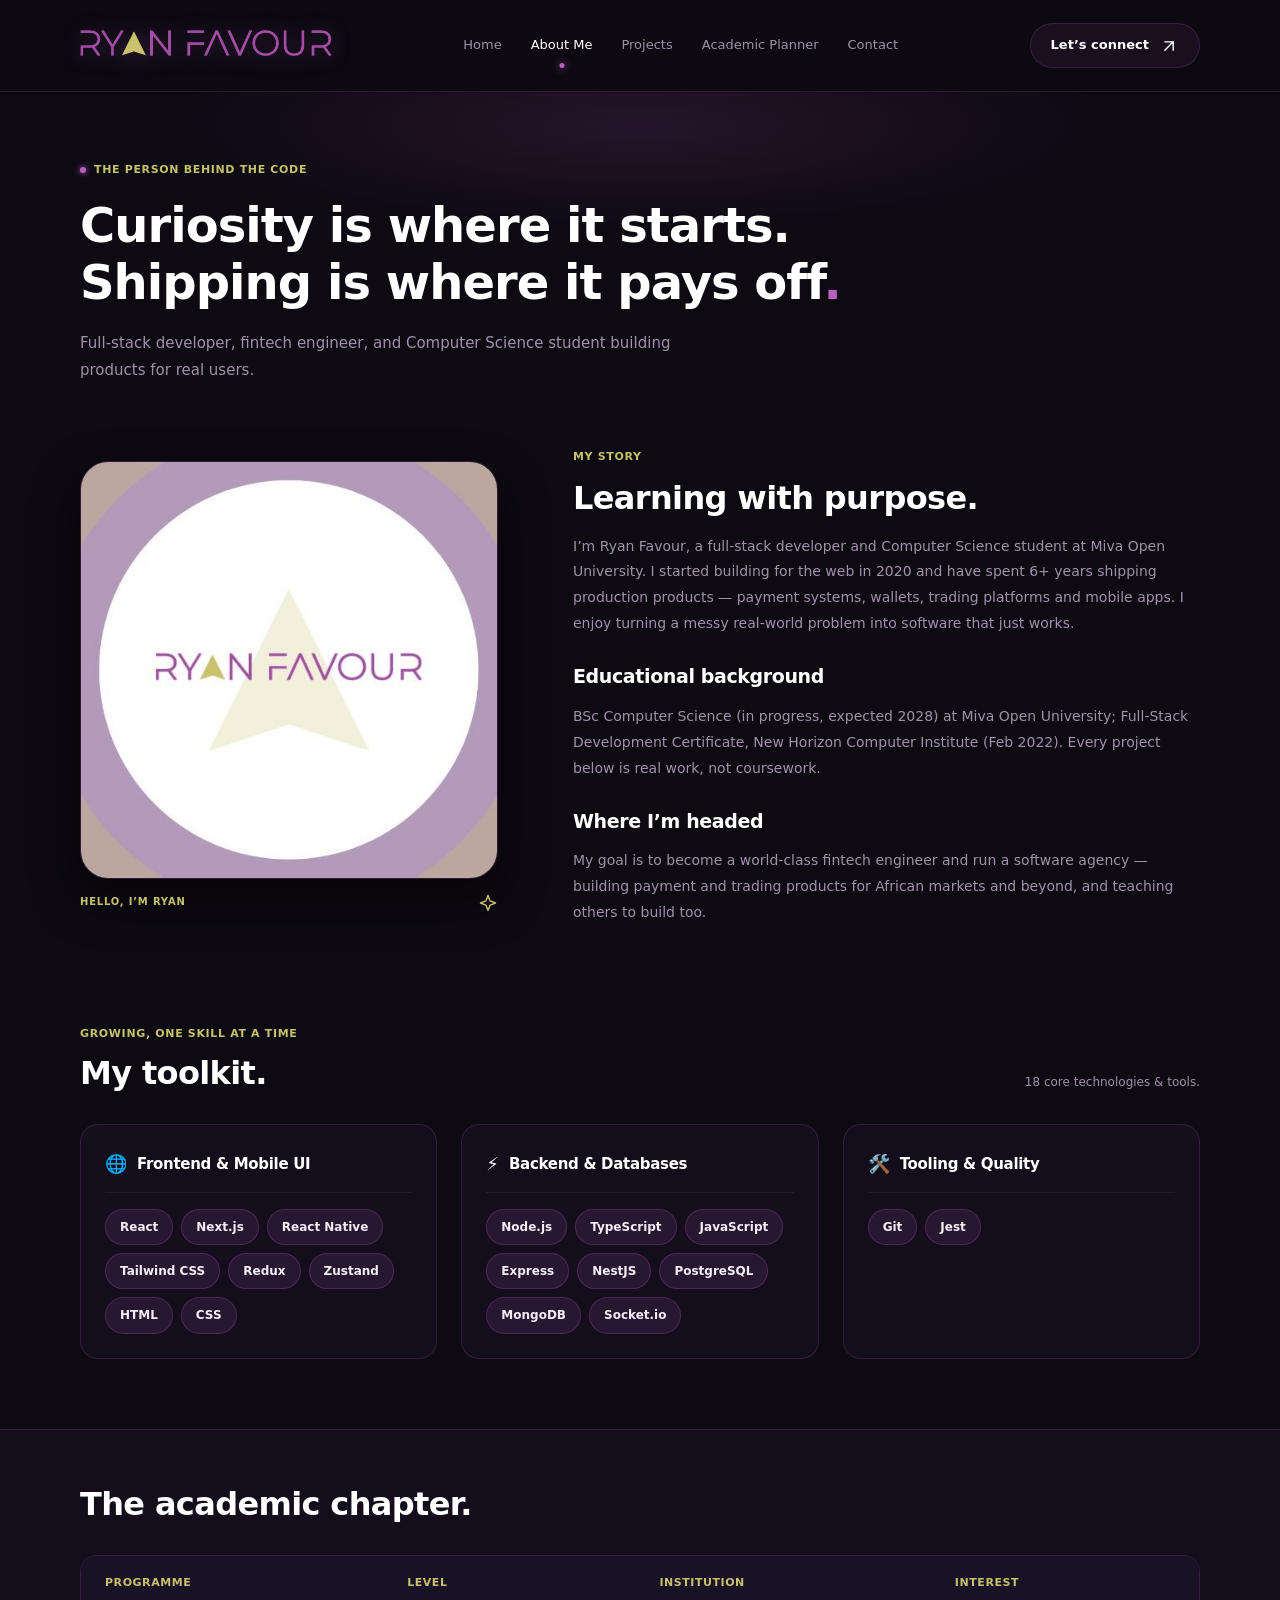
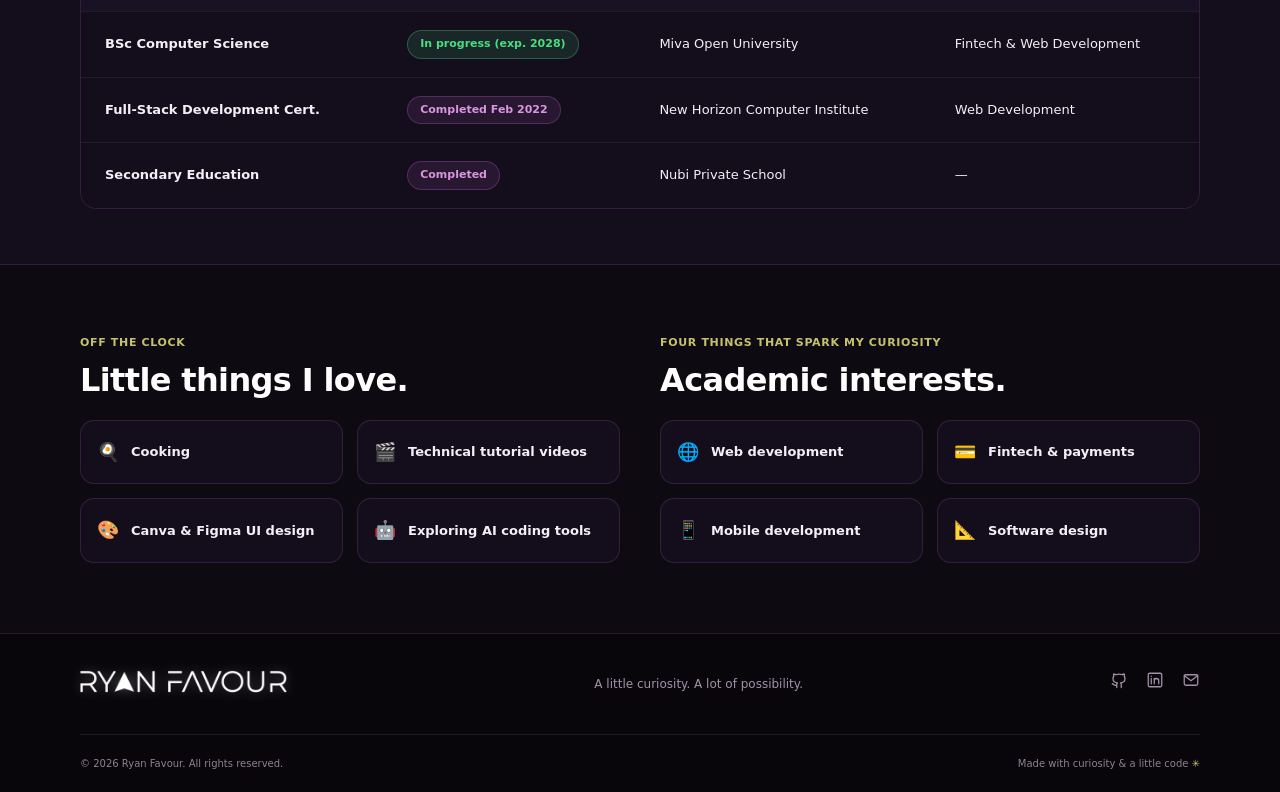
==== html/about.html @ 74efa4f0 "feat: rebrand portfolio and redesign layout - Rebrand site content for Ryan Favour - Redesign theme " ====
<!doctype html>
<html lang="en">
    <head>
        <meta charset="UTF-8" />
        <meta name="viewport" content="width=device-width, initial-scale=1.0" />
        <title>About Ryan | Ryan Favour</title>
        <meta
            name="description"
            content="Learn about Ryan Favour’s background, skills, education, and aspirations as a full-stack and fintech developer."
        />
        <meta property="og:title" content="About Ryan | Ryan Favour" />
        <meta
            property="og:description"
            content="Learn about Ryan Favour’s background, skills, education, and aspirations as a full-stack and fintech developer."
        />
        <meta property="og:type" content="website" />
        <meta name="twitter:card" content="summary_large_image" />
        <link rel="icon" href="../images/badge.jpg" />
        <link rel="icon" href="../images/favicon.svg" type="image/svg+xml" />
        <link rel="stylesheet" href="../css/style.css" />
        <script src="../js/script.js" defer></script>
    </head>
    <body>
        <a class="skip-link" href="#main">Skip to content</a>
        <header class="site-header">
            <div class="container nav-wrap">
                <a class="brand" href="/" aria-label="Ryan Favour">
                    <img src="../images/logo.png" alt="Ryan Favour" class="site-logo" />
                </a>
                <button
                    class="menu-toggle"
                    aria-label="Open navigation"
                    aria-expanded="false"
                >
                    <svg
                        viewBox="0 0 24 24"
                        width="20"
                        height="20"
                        fill="none"
                        stroke="currentColor"
                        stroke-width="1.7"
                        stroke-linecap="round"
                        stroke-linejoin="round"
                        aria-hidden="true"
                    >
                        <path d="M4 6h16M4 12h16M4 18h16" />
                    </svg>
                </button>
                <nav aria-label="Main navigation">
                    <a href="/">Home</a>
                    <a href="/html/about.html" aria-current="page">About Me</a>
                    <a href="/html/projects.html">Projects</a>
                    <a href="/html/planner.html">Academic Planner</a>
                    <a href="/html/contact.html">Contact</a>
                </nav>
                <a class="nav-cta" href="/html/contact.html">
                    Let’s connect
                    <svg
                        viewBox="0 0 24 24"
                        width="20"
                        height="20"
                        fill="none"
                        stroke="currentColor"
                        stroke-width="1.7"
                        stroke-linecap="round"
                        stroke-linejoin="round"
                        aria-hidden="true"
                    >
                        <path d="M7 17 17 7M7 7h10v10" />
                    </svg>
                </a>
            </div>
        </header>
        <main id="main">
            <section class="page-intro container">
                <div class="eyebrow"><span></span>THE PERSON BEHIND THE CODE</div>
                <h1>
                    Curiosity is where it starts. Shipping is where it pays off<span class="blue-dot">.</span>
                </h1>
                <p>
                    Full-stack developer, fintech engineer, and Computer Science student building products for real users.
                </p>
            </section>
            <section class="container about-layout">
                <div class="about-photo">
                    <img
                        src="../images/badge.jpg"
                        alt="Ryan Favour logo mark"
                        width="1024"
                        height="1024"
                    />
                    <span>
                        HELLO, I’M RYAN
                        <svg
                            viewBox="0 0 24 24"
                            width="20"
                            height="20"
                            fill="none"
                            stroke="currentColor"
                            stroke-width="1.7"
                            stroke-linecap="round"
                            stroke-linejoin="round"
                            aria-hidden="true"
                        >
                            <path
                                d="m12 3 2.5 6.5L21 12l-6.5 2.5L12 21l-2.5-6.5L3 12l6.5-2.5L12 3Z"
                            />
                        </svg>
                    </span>
                </div>
                <div>
                    <div class="eyebrow">MY STORY</div>
                    <h2>Learning with purpose.</h2>
                    <p>
                        I’m Ryan Favour, a full-stack developer and Computer Science student at Miva Open University. I started building for the web in 2020 and have spent 6+ years shipping production products — payment systems, wallets, trading platforms and mobile apps. I enjoy turning a messy real-world problem into software that just works.
                    </p>
                    <h3>Educational background</h3>
                    <p>
                        BSc Computer Science (in progress, expected 2028) at Miva Open University; Full-Stack Development Certificate, New Horizon Computer Institute (Feb 2022). Every project below is real work, not coursework.
                    </p>
                    <h3>Where I’m headed</h3>
                    <p>
                        My goal is to become a world-class fintech engineer and run a software agency — building payment and trading products for African markets and beyond, and teaching others to build too.
                    </p>
                </div>
            </section>
            <section class="container section">
                <div class="section-heading">
                    <div>
                        <div class="eyebrow">GROWING, ONE SKILL AT A TIME</div>
                        <h2>My toolkit.</h2>
                    </div>
                    <span class="muted">18 core technologies &amp; tools.</span>
                </div>
                <div class="skills-category-grid">
                    <div class="skill-category-card">
                        <div class="skill-category-header">
                            <span class="skill-category-icon">🌐</span>
                            <h3>Frontend &amp; Mobile UI</h3>
                        </div>
                        <div class="skills-chips">
                            <span class="skill-chip">React</span>
                            <span class="skill-chip">Next.js</span>
                            <span class="skill-chip">React Native</span>
                            <span class="skill-chip">Tailwind CSS</span>
                            <span class="skill-chip">Redux</span>
                            <span class="skill-chip">Zustand</span>
                            <span class="skill-chip">HTML</span>
                            <span class="skill-chip">CSS</span>
                        </div>
                    </div>
                    <div class="skill-category-card">
                        <div class="skill-category-header">
                            <span class="skill-category-icon">⚡</span>
                            <h3>Backend &amp; Databases</h3>
                        </div>
                        <div class="skills-chips">
                            <span class="skill-chip">Node.js</span>
                            <span class="skill-chip">TypeScript</span>
                            <span class="skill-chip">JavaScript</span>
                            <span class="skill-chip">Express</span>
                            <span class="skill-chip">NestJS</span>
                            <span class="skill-chip">PostgreSQL</span>
                            <span class="skill-chip">MongoDB</span>
                            <span class="skill-chip">Socket.io</span>
                        </div>
                    </div>
                    <div class="skill-category-card">
                        <div class="skill-category-header">
                            <span class="skill-category-icon">🛠️</span>
                            <h3>Tooling &amp; Quality</h3>
                        </div>
                        <div class="skills-chips">
                            <span class="skill-chip">Git</span>
                            <span class="skill-chip">Jest</span>
                        </div>
                    </div>
                </div>
            </section>
            <section class="info-band">
                <div class="container">
                    <div class="section-heading">
                        <h2>The academic chapter.</h2>
                    </div>
                    <div class="table-scroll">
                        <table>
                            <thead>
                                <tr>
                                    <th>Programme</th>
                                    <th>Level</th>
                                    <th>Institution</th>
                                    <th>Interest</th>
                                </tr>
                            </thead>
                            <tbody>
                                <tr>
                                    <td><strong>BSc Computer Science</strong></td>
                                    <td><span class="badge-status active">In progress (exp. 2028)</span></td>
                                    <td>Miva Open University</td>
                                    <td>Fintech &amp; Web Development</td>
                                </tr>
                                <tr>
                                    <td><strong>Full-Stack Development Cert.</strong></td>
                                    <td><span class="badge-status completed">Completed Feb 2022</span></td>
                                    <td>New Horizon Computer Institute</td>
                                    <td>Web Development</td>
                                </tr>
                                <tr>
                                    <td><strong>Secondary Education</strong></td>
                                    <td><span class="badge-status completed">Completed</span></td>
                                    <td>Nubi Private School</td>
                                    <td>—</td>
                                </tr>
                            </tbody>
                        </table>
                    </div>
                </div>
            </section>
            <section class="container section hobbies-grid">
                <div>
                    <div class="eyebrow">OFF THE CLOCK</div>
                    <h2>Little things I love.</h2>
                    <div class="tile-list">
                        <div class="tile-item">
                            <span class="tile-icon">🍳</span>
                            <span>Cooking</span>
                        </div>
                        <div class="tile-item">
                            <span class="tile-icon">🎬</span>
                            <span>Technical tutorial videos</span>
                        </div>
                        <div class="tile-item">
                            <span class="tile-icon">🎨</span>
                            <span>Canva &amp; Figma UI design</span>
                        </div>
                        <div class="tile-item">
                            <span class="tile-icon">🤖</span>
                            <span>Exploring AI coding tools</span>
                        </div>
                    </div>
                </div>
                <div>
                    <div class="eyebrow">
                        FOUR THINGS THAT SPARK MY CURIOSITY
                    </div>
                    <h2>Academic interests.</h2>
                    <div class="tile-list">
                        <div class="tile-item">
                            <span class="tile-icon">🌐</span>
                            <span>Web development</span>
                        </div>
                        <div class="tile-item">
                            <span class="tile-icon">💳</span>
                            <span>Fintech &amp; payments</span>
                        </div>
                        <div class="tile-item">
                            <span class="tile-icon">📱</span>
                            <span>Mobile development</span>
                        </div>
                        <div class="tile-item">
                            <span class="tile-icon">📐</span>
                            <span>Software design</span>
                        </div>
                    </div>
                </div>
            </section>
        </main>
        <footer>
            <div class="container footer-top">
                <a class="brand" href="/" aria-label="Ryan Favour">
                    <img src="../images/logo.png" alt="Ryan Favour" class="site-logo" />
                </a>
                <p>A little curiosity. A lot of possibility.</p>
                <div class="socials">
                    <a
                        href="https://github.com/"
                        target="_blank"
                        rel="noopener"
                        aria-label="GitHub"
                    >
                        <svg
                            viewBox="0 0 24 24"
                            width="20"
                            height="20"
                            fill="none"
                            stroke="currentColor"
                            stroke-width="1.7"
                            stroke-linecap="round"
                            stroke-linejoin="round"
                            aria-hidden="true"
                        >
                            <path
                                d="M9 19c-4 1-4-2-6-2m12 5v-4c0-1-.2-2-1-2 4-.5 6-2 6-6a5 5 0 0 0-1-3c.4-1 .4-2 0-3-2 0-3 1-3 1a12 12 0 0 0-8 0S6 4 5 4c-.4 1-.4 2 0 3a5 5 0 0 0-1 3c0 4 2 5.5 6 6-.8.5-1 1-1 2v4"
                            />
                        </svg>
                    </a>
                    <a
                        href="https://www.linkedin.com/"
                        target="_blank"
                        rel="noopener"
                        aria-label="LinkedIn"
                    >
                        <svg
                            viewBox="0 0 24 24"
                            width="20"
                            height="20"
                            fill="none"
                            stroke="currentColor"
                            stroke-width="1.7"
                            stroke-linecap="round"
                            stroke-linejoin="round"
                            aria-hidden="true"
                        >
                            <rect x="3" y="3" width="18" height="18" rx="2" />
                            <path
                                d="M7 10v7M7 7v.1M11 17v-7m0 3c0-4 6-4 6 0v4"
                            />
                        </svg>
                    </a>
                    <a href="/html/contact.html" aria-label="Contact Ryan">
                        <svg
                            viewBox="0 0 24 24"
                            width="20"
                            height="20"
                            fill="none"
                            stroke="currentColor"
                            stroke-width="1.7"
                            stroke-linecap="round"
                            stroke-linejoin="round"
                            aria-hidden="true"
                        >
                            <rect x="3" y="5" width="18" height="14" rx="2" />
                            <path d="m3 6 9 7 9-7" />
                        </svg>
                    </a>
                </div>
            </div>
            <div class="container footer-bottom">
                <span>© <span class="year">2026</span> Ryan Favour. All rights reserved.</span>
                <span>Made with curiosity & a little code <span class="blue-star">✳</span></span>
            </div>
        </footer>
    </body>
</html>
---- css/style.css ----
/* Ryan Favour design system — Dark Mode. */
:root {
  --background: #0d0a12;
  --foreground: #f4eef6;
  --muted: #a191a8;
  --primary: #b95fc2;
  --primary-deep: #7A2E7C;
  --primary-soft: rgba(185, 95, 194, 0.12);
  --portrait: #171120;
  --accent: #C6C26C;
  --border: rgba(185, 95, 194, 0.2);
  --card: #140e1c;
  --card-hover: #1c1426;
  --success: #4ade80;
  --danger: #f87171;
  --shadow: 0 16px 36px rgba(0, 0, 0, 0.6), 0 0 24px rgba(166, 77, 168, 0.1);
  --font: system-ui, -apple-system, BlinkMacSystemFont, 'Segoe UI', Roboto, 'Helvetica Neue', Arial, sans-serif;
  --radius: 14px;
}
* { box-sizing: border-box; }
html { scroll-behavior: smooth; color-scheme: dark; }
body { margin: 0; color: var(--foreground); background: var(--background); font: 15px/1.7 var(--font); }
button,input,textarea,select { font: inherit; }
a { color: inherit; text-decoration: none; }
button,a,input,select,textarea { -webkit-tap-highlight-color: transparent; }
button { cursor: pointer; }
button:focus-visible,a:focus-visible { outline: 3px solid var(--primary); outline-offset: 5px; }
button svg,a svg { flex-shrink: 0; }
img { display: block; max-width: 100%; height: auto; }
h1,h2,h3,p { margin: 0; }
h1,h2,h3 { letter-spacing: -0.02em; line-height: 1.2; color: #ffffff; }
h2 { font-size: 32px; font-weight: 700; }
h3 { font-size: 19px; font-weight: 650; }
p { color: var(--muted); }
.container { width: min(1120px, calc(100% - 96px)); margin-inline: auto; }
.skip-link { position: fixed; top: -100px; left: 20px; z-index: 100; background: var(--primary-deep); color: #ffffff; padding: 10px 20px; border-radius: 9999px; }
.skip-link:focus { top: 10px; }
.site-header { background: rgba(13, 10, 18, 0.88); backdrop-filter: blur(14px); -webkit-backdrop-filter: blur(14px); border-bottom: 1px solid var(--border); position: sticky; top: 0; z-index: 20; }
.nav-wrap { height: 91px; display: flex; align-items: center; justify-content: space-between; gap: 25px; }
.brand { display: inline-flex; align-items: center; gap: 9px; font-size: 25px; line-height: 1; font-weight: 750; }
.site-logo { height: 34px; width: auto; max-width: 100%; display: block; object-fit: contain; filter: drop-shadow(0 2px 10px rgba(185, 95, 194, 0.3)); }
.brand-mark { display: inline-flex; position: relative; justify-content: center; align-items: center; width: 35px; height: 35px; border-radius: 10px; background: var(--primary-deep); color: #ffffff; font-size: 26px; }
.brand-mark span { color: var(--accent); }
.brand-dot { margin-left: -9px; color: var(--primary); }
nav { display: flex; align-items: center; gap: 29px; font-size: 13px; font-weight: 500; }
nav a { position: relative; padding: 34px 0; color: var(--muted); transition: color .2s; }
nav a:hover,nav a[aria-current] { color: #ffffff; }
nav a[aria-current]:after { content: ''; position: absolute; bottom: 23px; left: 50%; transform: translateX(-50%); width: 5px; height: 5px; border-radius: 50%; background: var(--primary); box-shadow: 0 0 8px var(--primary); }
.nav-cta { display: inline-flex; gap: 10px; align-items: center; font-size: 13px; font-weight: 600; border: 1px solid var(--border); padding: 10px 20px; border-radius: 9999px; color: #ffffff; background: rgba(185, 95, 194, 0.08); transition: all .25s ease; }
.nav-cta:hover { background: var(--primary); border-color: var(--primary); box-shadow: 0 0 16px rgba(185, 95, 194, 0.4); transform: translateY(-1px); }
.menu-toggle { display: none; background: none; border: 0; padding: 9px; color: #ffffff; }
.eyebrow { display: flex; align-items: center; gap: 8px; font-size: 11px; font-weight: 650; letter-spacing: 0.06em; line-height: 1.5; color: var(--accent); text-transform: uppercase; }
.eyebrow>span { width: 6px; height: 6px; border-radius: 50%; background: var(--primary); box-shadow: 0 0 6px var(--primary); }

/* Live Status Pill */
.status-pill { display: inline-flex; align-items: center; gap: 8px; background: rgba(74, 222, 128, 0.1); border: 1px solid rgba(74, 222, 128, 0.25); color: #4ade80; font-size: 11px; font-weight: 600; padding: 6px 14px; border-radius: 9999px; margin-bottom: 18px; letter-spacing: 0.03em; }
.pulsing-dot { width: 6px; height: 6px; border-radius: 50%; background: #4ade80; box-shadow: 0 0 8px #4ade80; animation: pulse 2s infinite; }
@keyframes pulse {
  0% { transform: scale(0.95); box-shadow: 0 0 0 0 rgba(74, 222, 128, 0.7); }
  70% { transform: scale(1); box-shadow: 0 0 0 6px rgba(74, 222, 128, 0); }
  100% { transform: scale(0.95); box-shadow: 0 0 0 0 rgba(74, 222, 128, 0); }
}

.home-hero { padding: 75px 0 70px; background: radial-gradient(ellipse 70% 55% at 85% 15%, rgba(166, 77, 168, 0.22) 0%, transparent 70%), radial-gradient(ellipse 45% 45% at 15% 85%, rgba(122, 46, 124, 0.15) 0%, transparent 60%); }
.hero-grid { display: grid; grid-template-columns: 1.2fr 1fr; gap: 74px; align-items: center; }
.hero-copy h1 { font-size: 64px; line-height: 1.08; font-weight: 750; margin: 24px 0 19px; }
.hero-copy h1 .surname { background: linear-gradient(135deg, #ffffff 40%, #cca0ce 100%); -webkit-background-clip: text; -webkit-text-fill-color: transparent; }
.wave { color: var(--primary); font-size: 37px; vertical-align: top; margin-left: 13px; display: inline-block; animation: welcome 1.6s ease-out; }
.blue-dot { color: var(--primary); }
.blue-star { color: var(--accent); }
.hero-role { font-size: 18px; font-weight: 600; margin-bottom: 17px; color: var(--accent); }
.hero-copy p { font-size: 15px; line-height: 1.85; max-width: 460px; color: var(--muted); }
.hero-actions { display: flex; align-items: center; gap: 14px; margin-top: 32px; }
.button { border-radius: 9999px; min-height: 48px; padding: 13px 24px; border: 1px solid transparent; display: inline-flex; align-items: center; justify-content: center; gap: 12px; font-size: 13px; font-weight: 650; letter-spacing: 0.01em; transition: all .25s ease; }
.button:hover { transform: translateY(-2px); }
.primary { background: linear-gradient(135deg, #A64DA8 0%, #7A2E7C 100%); color: #ffffff; box-shadow: 0 4px 18px rgba(166, 77, 168, 0.35); border-color: rgba(255, 255, 255, 0.15); }
.primary:hover { background: linear-gradient(135deg, #b95fc2 0%, #8c388e 100%); border-color: var(--accent); box-shadow: 0 8px 24px rgba(166, 77, 168, 0.5); }
.secondary { background: rgba(255, 255, 255, 0.04); border-color: var(--border); color: #f4eef6; backdrop-filter: blur(8px); }
.secondary:hover { background: var(--primary-soft); border-color: var(--primary); color: #ffffff; }
.hero-note { display: flex; gap: 9px; align-items: center; font-size: 11px; color: var(--muted); margin-top: 28px; }
.status-dot { width: 7px; height: 7px; border-radius: 50%; background: var(--success); box-shadow: 0 0 8px var(--success); flex-shrink: 0; }

/* Portrait wrap & Floating Tech Badges */
.portrait-wrap { position: relative; padding: 0 13px; }
.portrait { width: 100%; aspect-ratio: 1 / 1.06; object-fit: cover; border-radius: 32px; background: var(--portrait); border: 1px solid var(--border); box-shadow: 0 20px 45px rgba(0, 0, 0, 0.6); }
.portrait-label { font-size: 9px; font-weight: 600; letter-spacing: 0.1em; color: var(--accent); position: absolute; top: 26px; left: 0; transform: rotate(-90deg) translateX(-100%); transform-origin: top left; }
.floating-badge { position: absolute; display: inline-flex; align-items: center; gap: 8px; background: rgba(20, 14, 28, 0.9); border: 1px solid var(--border); backdrop-filter: blur(12px); color: #ffffff; font-size: 11px; font-weight: 650; padding: 10px 16px; border-radius: 12px; box-shadow: 0 12px 28px rgba(0, 0, 0, 0.5); z-index: 2; }
.floating-badge.badge-top { top: 20px; right: -10px; }
.floating-badge.badge-bottom { bottom: 65px; left: -10px; }
.badge-icon { font-size: 14px; }
.portrait-sticker { display: none; } /* Replaced with modern floating-badge */
.portrait-spark { position: absolute; top: -22px; right: -8px; color: var(--primary); font-size: 55px; line-height: 1; text-shadow: 0 0 18px var(--primary); }
.photo-caption { display: flex; justify-content: space-between; gap: 8px; margin-top: 16px; font-size: 8px; font-weight: 600; letter-spacing: 0.08em; color: var(--muted); }

/* Modular Stats Metric Tiles */
.stats-strip { background: transparent; padding-block: 25px; border-top: 1px solid rgba(255, 255, 255, 0.04); border-bottom: 1px solid rgba(255, 255, 255, 0.04); }
.stats-grid { display: grid; grid-template-columns: repeat(4, 1fr); gap: 20px; padding-block: 0; align-items: stretch; }
.metric-tile { background: var(--card); border: 1px solid var(--border); border-radius: 16px; padding: 22px 20px; position: relative; overflow: hidden; transition: all .25s ease; display: flex; flex-direction: column; justify-content: space-between; }
.metric-tile::before { content: ''; position: absolute; top: 0; left: 0; right: 0; height: 2px; background: linear-gradient(90deg, var(--primary), var(--accent)); opacity: 0.7; }
.metric-tile:hover { transform: translateY(-3px); border-color: rgba(185, 95, 194, 0.45); box-shadow: 0 12px 28px rgba(0, 0, 0, 0.5); }
.metric-tile strong { font-size: 36px; font-weight: 750; line-height: 1.1; color: #ffffff; }
.metric-tile strong span { font-size: 20px; color: var(--accent); margin-left: 8px; }
.metric-tile .tile-title { font-size: 13px; font-weight: 650; color: #ffffff; margin-top: 8px; }
.metric-tile .tile-desc { font-size: 11px; color: var(--muted); margin-top: 4px; line-height: 1.5; }
.stats-grid>div { border-right: none; padding-left: 0; }

.section { padding-block: 70px; }
.section-heading { display: flex; align-items: end; justify-content: space-between; gap: 22px; margin-bottom: 32px; }
.section-heading .eyebrow { margin-bottom: 11px; }
.text-link { display: inline-flex; align-items: center; gap: 9px; font-size: 12px; font-weight: 600; color: var(--primary); transition: all .2s; }
.text-link:hover { color: #ffffff; transform: translateX(3px); }

/* Projects Bento Grid */
.project-grid { display: grid; grid-template-columns: repeat(3, 1fr); gap: 28px; }
.project-card { min-width: 0; background: var(--card); border: 1px solid var(--border); border-radius: 18px; padding: 18px; transition: all .3s cubic-bezier(.16, 1, .3, 1); display: flex; flex-direction: column; position: relative; }
.project-card:hover { transform: translateY(-5px); border-color: rgba(185, 95, 194, 0.45); box-shadow: 0 20px 40px -10px rgba(0, 0, 0, 0.7), 0 0 20px rgba(166, 77, 168, 0.2); }
.flagship-tag { display: inline-flex; align-items: center; gap: 6px; background: rgba(198, 194, 108, 0.15); border: 1px solid rgba(198, 194, 108, 0.35); color: var(--accent); font-size: 9px; font-weight: 700; letter-spacing: 0.08em; padding: 4px 10px; border-radius: 9999px; margin-bottom: 8px; text-transform: uppercase; align-self: flex-start; }
.project-image-link { position: relative; display: block; overflow: hidden; border-radius: 12px; }
.project-image-link img { width: 100%; aspect-ratio: 1.52; object-fit: cover; transition: transform .35s; }
.project-card:hover img { transform: scale(1.035); }
.image-arrow { position: absolute; bottom: 12px; right: 12px; background: rgba(20, 14, 28, 0.85); border: 1px solid rgba(255, 255, 255, 0.15); backdrop-filter: blur(8px); width: 32px; height: 32px; border-radius: 50%; display: grid; place-items: center; color: #ffffff; }
.image-arrow svg { width: 16px; }
.project-meta { display: flex; justify-content: space-between; margin-top: 18px; font-size: 10px; font-weight: 600; color: var(--accent); letter-spacing: 0.05em; text-transform: uppercase; }
.project-card h3 { font-size: 18px; margin: 8px 0 10px; }
.project-card h3 a { color: #ffffff; transition: color .2s; }
.project-card h3 a:hover { color: var(--primary); }
.project-card p { font-size: 12px; line-height: 1.75; flex: 1; }
.tech-badges { display: flex; flex-wrap: wrap; gap: 6px; margin-top: 12px; }
.tech-tag { font-size: 10px; font-weight: 550; padding: 3px 8px; border-radius: 6px; background: rgba(255, 255, 255, 0.05); border: 1px solid rgba(255, 255, 255, 0.08); color: #d1c5d6; }
.project-bottom { display: flex; justify-content: space-between; align-items: center; margin-top: 18px; border-top: 1px solid var(--border); padding-top: 14px; font-size: 10px; color: var(--muted); }
.project-bottom a { color: var(--primary); transition: color .2s; }
.project-bottom a:hover { color: #ffffff; }

/* Creative Bento Grid ("More than just a developer") */
.about-band { background: #120d1a; border-top: 1px solid var(--border); border-bottom: 1px solid var(--border); padding: 65px 0; }
.about-band-grid { display: grid; grid-template-columns: 1fr 1.2fr; gap: 48px; align-items: center; }
.about-band-grid>.eyebrow { margin-bottom: 14px; }
.about-band h2 { font-size: 32px; }
.about-band p { font-size: 14px; margin: 16px 0 24px; line-height: 1.85; }
.bento-grid { display: grid; grid-template-columns: repeat(2, 1fr); gap: 16px; }
.bento-card { background: var(--card); border: 1px solid var(--border); border-radius: 16px; padding: 20px; transition: all .25s ease; }
.bento-card:hover { border-color: rgba(185, 95, 194, 0.45); transform: translateY(-3px); box-shadow: 0 10px 24px rgba(0, 0, 0, 0.4); }
.bento-card-icon { width: 38px; height: 38px; border-radius: 10px; background: var(--primary-soft); border: 1px solid var(--border); display: grid; place-items: center; margin-bottom: 12px; color: var(--accent); }
.bento-card h4 { font-size: 14px; font-weight: 650; color: #ffffff; margin: 0 0 6px; }
.bento-card p { font-size: 11px; line-height: 1.6; color: var(--muted); margin: 0; }

/* Studio Lounge Audio Player Widget */
.audio-card { background: linear-gradient(135deg, #181124 0%, #120c1b 100%); border: 1px solid var(--border); border-radius: 20px; padding: 28px 34px; box-shadow: 0 16px 36px rgba(0, 0, 0, 0.5); display: flex; justify-content: space-between; align-items: center; gap: 28px; margin-block: 40px; }
.audio-disc { width: 50px; height: 50px; border-radius: 50%; background: #251833; border: 2px solid var(--primary); display: grid; place-items: center; font-size: 20px; box-shadow: 0 0 16px rgba(185, 95, 194, 0.4); animation: slowSpin 14s linear infinite; flex-shrink: 0; }
@keyframes slowSpin { from { transform: rotate(0deg); } to { transform: rotate(360deg); } }
.study-copy { display: flex; align-items: center; gap: 18px; }
.study-copy h3 { font-size: 16px; }
.study-copy p { font-size: 12px; margin-top: 4px; }
.icon-box { display: inline-flex; width: 44px; height: 44px; align-items: center; justify-content: center; background: var(--primary-soft); border: 1px solid var(--border); border-radius: 12px; color: var(--primary); }
audio { height: 38px; width: 285px; max-width: 100%; border-radius: 9999px; }

/* Footer */
footer { background: #08060b; color: #ffffff; border-top: 1px solid var(--border); }
.footer-top { display: flex; justify-content: space-between; align-items: center; gap: 20px; padding-block: 36px; }
.footer-top .brand { font-size: 20px; color: #ffffff; }
.footer-top .site-logo { height: 28px; filter: brightness(0) invert(1) drop-shadow(0 0 6px rgba(255, 255, 255, 0.3)); }
.footer-top .brand-mark { width: 27px; height: 27px; font-size: 20px; border-radius: 6px; }
.footer-top p { font-size: 12px; color: var(--muted); }
.socials { display: flex; gap: 18px; }
.socials svg { width: 18px; }
.socials a { color: var(--muted); transition: color .2s, transform .2s; }
.socials a:hover { color: var(--accent); transform: translateY(-2px); }
.footer-bottom { border-top: 1px solid rgba(255, 255, 255, 0.08); display: flex; justify-content: space-between; gap: 16px; padding-block: 20px; font-size: 10px; color: #8e8095; }
.footer-bottom .blue-star { color: var(--accent); }

/* About Page Custom Components */
.page-intro { padding-block: 70px 45px; background: radial-gradient(ellipse 60% 45% at 50% 10%, rgba(166, 77, 168, 0.16) 0%, transparent 70%); }
.page-intro h1 { font-size: 48px; margin: 18px 0; max-width: 820px; }
.page-intro p { font-size: 15px; max-width: 660px; line-height: 1.8; }
.about-layout { display: grid; grid-template-columns: .8fr 1.2fr; gap: 75px; padding-block: 20px 30px; align-items: center; }
.about-photo img { border-radius: 28px; aspect-ratio: 1; object-fit: cover; border: 1px solid var(--border); box-shadow: 0 20px 45px rgba(0, 0, 0, 0.6); }
.about-photo>span { display: flex; justify-content: space-between; margin-top: 14px; font-size: 10px; font-weight: 600; letter-spacing: 0.08em; color: var(--accent); }
.about-layout h2 { margin-top: 14px; }
.about-layout p { font-size: 14px; margin-top: 16px; line-height: 1.85; }
.about-layout h3 { margin-top: 28px; color: #ffffff; }

/* Categorized Skills Cluster */
.skills-category-grid { display: grid; grid-template-columns: repeat(3, 1fr); gap: 24px; margin-top: 24px; }
.skill-category-card { background: var(--card); border: 1px solid var(--border); border-radius: 18px; padding: 24px; display: flex; flex-direction: column; transition: all .25s ease; }
.skill-category-card:hover { border-color: rgba(185, 95, 194, 0.45); transform: translateY(-3px); }
.skill-category-header { display: flex; align-items: center; gap: 10px; margin-bottom: 16px; padding-bottom: 12px; border-bottom: 1px solid rgba(255, 255, 255, 0.06); }
.skill-category-header h3 { font-size: 15px; font-weight: 700; color: #ffffff; margin: 0; }
.skill-category-icon { font-size: 18px; }
.skills-chips { display: flex; flex-wrap: wrap; gap: 8px; }
.skill-chip { display: inline-flex; align-items: center; background: rgba(185, 95, 194, 0.12); color: #f4eef6; font-size: 12px; font-weight: 600; padding: 7px 14px; border-radius: 9999px; border: 1px solid rgba(185, 95, 194, 0.25); transition: all .2s ease; }
.skill-chip:hover { border-color: var(--accent); background: rgba(198, 194, 108, 0.15); color: #ffffff; transform: translateY(-2px); box-shadow: 0 4px 14px rgba(198, 194, 108, 0.2); }

/* Credentials Table */
.info-band { background: #140e1c; border-top: 1px solid var(--border); border-bottom: 1px solid var(--border); padding-block: 55px; }
.table-scroll { overflow-x: auto; border: 1px solid var(--border); border-radius: 16px; }
table { width: 100%; border-collapse: collapse; text-align: left; font-size: 13px; white-space: nowrap; background: #140e1c; }
th,td { padding: 18px 24px; border-bottom: 1px solid rgba(255, 255, 255, 0.06); }
th { font-size: 11px; color: var(--accent); font-weight: 650; text-transform: uppercase; letter-spacing: 0.05em; background: #191124; }
td { color: #f4eef6; }
tbody tr:last-child td { border-bottom: 0; }
tbody tr:hover { background: rgba(185, 95, 194, 0.06); }
.badge-status { display: inline-flex; align-items: center; gap: 6px; font-size: 11px; font-weight: 600; padding: 4px 12px; border-radius: 9999px; }
.badge-status.active { background: rgba(74, 222, 128, 0.12); color: #4ade80; border: 1px solid rgba(74, 222, 128, 0.3); }
.badge-status.completed { background: rgba(185, 95, 194, 0.12); color: #d896de; border: 1px solid rgba(185, 95, 194, 0.3); }

/* Interactive Cards for Hobbies & Academic Interests */
.hobbies-grid { display: grid; grid-template-columns: 1fr 1fr; gap: 40px; }
.hobbies-grid h2 { margin-top: 10px; margin-bottom: 20px; }
.tile-list { display: grid; grid-template-columns: 1fr 1fr; gap: 14px; margin-top: 18px; }
.tile-item { background: var(--card); border: 1px solid var(--border); border-radius: 14px; padding: 16px; display: flex; align-items: center; gap: 12px; font-size: 13px; font-weight: 600; color: #f4eef6; transition: all .2s; }
.tile-item:hover { border-color: rgba(185, 95, 194, 0.45); transform: translateY(-2px); }
.tile-icon { font-size: 18px; }

/* Projects Page Enhancements */
.projects-section { padding-block: 15px 55px; }
.project-cta { background: #140e1c; border-top: 1px solid var(--border); border-bottom: 1px solid var(--border); padding-block: 45px; }
.project-cta>.container { display: flex; align-items: center; justify-content: space-between; gap: 30px; }
.project-cta h2 { font-size: 28px; margin-top: 12px; }
.project-detail { border-top: 1px solid var(--border); padding-block: 40px 60px; scroll-margin-top: 110px; }
.project-detail h2 { margin-bottom: 14px; }
.project-detail p { margin-bottom: 22px; max-width: 650px; }
.demo-resources { display: grid; grid-template-columns: repeat(3,1fr); gap: 20px; margin-top: 22px; }
.demo-item { border: 1px solid var(--border); border-radius: 14px; padding: 22px; background: var(--card); }
.demo-item h3 { margin-bottom: 10px; color: #ffffff; }
.demo-item p { font-size: 13px; margin: 0; color: var(--muted); }
.demo-item summary { font-weight: 600; cursor: pointer; color: #ffffff; }
.demo-item ul { font-size: 13px; color: var(--muted); padding-left: 18px; }

/* Planner Page Linear/Workspace Style */
.planner-layout { display: grid; grid-template-columns: minmax(0,1fr) 300px; gap: 40px; padding-block: 15px 75px; }
.planner-heading { display: flex; justify-content: space-between; align-items: center; border-bottom: 1px solid var(--border); padding-bottom: 23px; }
.planner-heading h2 { font-size: 24px; }
.planner-heading>span { font-size: 12px; color: var(--accent); font-weight: 600; }
.quick-tasks { display: flex; align-items: center; flex-wrap: wrap; gap: 8px; margin-top: 18px; margin-bottom: 8px; font-size: 11px; }
.quick-task-label { color: var(--muted); font-weight: 600; }
.quick-chip { background: rgba(185, 95, 194, 0.1); border: 1px solid var(--border); color: #d6cad8; padding: 4px 10px; border-radius: 9999px; font-size: 11px; cursor: pointer; transition: all .2s; }
.quick-chip:hover { background: var(--primary-soft); color: #ffffff; border-color: var(--primary); }
.task-form { display: grid; grid-template-columns: minmax(0,1fr) 140px auto; align-items: end; gap: 12px; margin-block: 25px 30px; }
.field { display: flex; flex-direction: column; min-width: 0; }
.field label { font-size: 12px; font-weight: 600; margin-bottom: 8px; color: #f4eef6; }
input,textarea,select { border: 1px solid var(--border); border-radius: 12px; background: #16101f; color: #ffffff; padding: 12px 16px; width: 100%; min-height: 48px; font-size: 13px; outline: none; transition: all .2s; }
textarea { resize: vertical; }
input:focus,textarea:focus,select:focus { border-color: var(--primary); box-shadow: 0 0 0 3px rgba(185, 95, 194, 0.25); background: #1c1426; }
input::placeholder,textarea::placeholder { color: #6f6277; }
input[aria-invalid="true"],textarea[aria-invalid="true"] { border-color: var(--danger); box-shadow: 0 0 0 3px rgba(248, 113, 113, 0.2); }
.task-form .button { padding-inline: 22px; }
.task-tabs { display: flex; gap: 24px; border-bottom: 1px solid var(--border); }
.task-tabs button { padding: 12px 0; border: 0; border-bottom: 2px solid transparent; color: var(--muted); background: none; font-size: 13px; font-weight: 600; transition: color .2s; }
.task-tabs button.selected { color: #ffffff; border-bottom-color: var(--primary); }
.task-list { list-style: none; padding: 0; margin: 0; }
.task-item { display: flex; align-items: center; gap: 14px; border-bottom: 1px solid rgba(255, 255, 255, 0.06); padding: 18px 0; }
.task-item input { width: 18px; min-height: 18px; height: 18px; accent-color: var(--primary); flex-shrink: 0; }
.task-item .task-content { min-width: 0; flex: 1; }
.task-title { font-size: 14px; color: #f4eef6; overflow-wrap: anywhere; }
.task-item.completed .task-title { text-decoration: line-through; color: #76697d; }
.task-category { font-size: 10px; color: var(--accent); font-weight: 600; text-transform: uppercase; letter-spacing: 0.05em; display: block; margin-top: 2px; }
.delete-task { display: grid; place-items: center; width: 34px; height: 34px; background: none; color: var(--muted); border: 0; border-radius: 8px; transition: all .2s; }
.delete-task:hover { background: rgba(248, 113, 113, 0.15); color: var(--danger); }
.empty-state { padding: 62px 25px; text-align: center; }
.empty-icon { display: inline-flex; justify-content: center; align-items: center; width: 60px; height: 60px; border-radius: 50%; background: var(--primary-soft); border: 1px solid var(--border); color: var(--primary); margin-bottom: 18px; }
.empty-icon svg { width: 26px; height: 26px; }
.empty-state h3 { margin-bottom: 9px; }
.empty-state p { font-size: 13px; max-width: 320px; margin-inline: auto; color: var(--muted); }
.progress-summary { padding: 26px; border: 1px solid var(--border); border-radius: 18px; background: var(--card); }
.progress-summary>strong { display: block; font-size: 48px; font-weight: 700; margin-block: 18px 15px; line-height: 1.2; color: #ffffff; }
.summary-numbers { display: flex; gap: 40px; margin-top: 25px; }
.summary-numbers div { display: flex; flex-direction: column; }
.summary-numbers strong { font-size: 24px; color: #ffffff; }
.summary-numbers span { font-size: 11px; color: var(--muted); }
.study-tip { padding: 26px; background: var(--card); border: 1px solid var(--border); border-radius: 18px; margin-top: 20px; }
.study-tip .icon-box { background: var(--primary-soft); margin-bottom: 15px; }
.study-tip h3 { font-size: 15px; margin-bottom: 12px; }
.study-tip p { font-size: 13px; line-height: 1.7; }
.study-tip>span:last-child { display: block; font-size: 9px; font-weight: 600; letter-spacing: 0.08em; color: var(--accent); margin-top: 20px; }
.session-note { font-size: 11px; padding: 15px 5px; color: #76697d; }

/* Contact Page Collaboration Portal */
.contact-layout { display: grid; grid-template-columns: 1fr 1.2fr; gap: 80px; padding-block: 20px 75px; }
.large-icon { width: 65px; height: 65px; display: grid; place-items: center; background: var(--primary-soft); border: 1px solid var(--border); border-radius: 16px; margin-bottom: 24px; color: var(--primary); }
.large-icon svg { width: 29px; height: 29px; }
.contact-copy h2 { line-height: 1.3; }
.contact-copy>p { font-size: 14px; margin-top: 20px; line-height: 1.8; }
.contact-topics { display: flex; flex-direction: column; gap: 14px; margin-top: 28px; font-size: 13px; font-weight: 550; color: #f4eef6; }
.contact-topics>span { display: flex; gap: 11px; align-items: center; }
.contact-topics svg { width: 17px; color: var(--accent); }
.contact-note { display: flex; align-items: center; gap: 9px; font-size: 11px; margin-top: 35px; color: var(--muted); }
.availability-card { background: var(--card); border: 1px solid var(--border); border-radius: 18px; padding: 22px 24px; margin-top: 28px; }
.avail-item { display: flex; align-items: center; gap: 12px; padding: 10px 0; border-bottom: 1px solid rgba(255, 255, 255, 0.05); font-size: 12px; color: #ffffff; }
.avail-item:last-child { border-bottom: 0; }
.avail-item svg { color: var(--accent); width: 16px; flex-shrink: 0; }
.contact-form { border: 1px solid var(--border); border-radius: 20px; padding: 34px; background: var(--card); box-shadow: var(--shadow); }
.contact-form h2 { font-size: 24px; margin-bottom: 25px; }
.contact-form .field { margin-bottom: 18px; }
.contact-fields { display: grid; grid-template-columns: 1fr 1fr; gap: 18px; }
.field-error { font-size: 11px; color: var(--danger); margin-top: 6px; min-height: 0; }
.form-note { font-size: 11px; margin-top: 15px; color: var(--muted); }
.form-success { padding: 16px; border-radius: 12px; background: rgba(74, 222, 128, 0.12); border: 1px solid rgba(74, 222, 128, 0.3); color: #4ade80; font-size: 13px; margin-top: 18px; }
.muted { color: var(--muted); font-size: 12px; }
[hidden] { display: none !important; }
@keyframes welcome { from { transform: rotate(-45deg) scale(.7); opacity: 0; } to { transform: rotate(0) scale(1); opacity: 1; } }

/* Tablet */
@media (max-width: 1000px) {
 .container { width: calc(100% - 64px); }
 nav { gap: 19px; } .nav-cta { display: none; }
 .hero-grid { gap: 40px; } .hero-copy h1 { font-size: 52px; }
 .hero-actions { flex-wrap: wrap; } .hero-note { font-size: 10px; }
 .stats-grid { grid-template-columns: 1fr 1fr; gap: 16px; }
 .bento-grid { grid-template-columns: 1fr 1fr; }
 .skills-category-grid { grid-template-columns: 1fr; gap: 20px; }
 .audio-card { flex-wrap: wrap; }
 .about-band-grid { grid-template-columns: 1fr; }
 .planner-layout { gap: 25px; grid-template-columns: minmax(0,1fr) 240px; }
 .task-form { grid-template-columns: minmax(0,1fr) 130px; } .task-form .button { grid-column: 1 / -1; justify-self: start; }
 .contact-layout { gap: 45px; } .contact-fields { grid-template-columns: 1fr; gap: 0; }
}
/* Mobile */
@media (max-width: 700px) {
 .container { width: calc(100% - 40px); }
 .nav-wrap { height: 72px; } .brand { font-size: 23px; } .site-logo { height: 26px; }
 .menu-toggle { display: block; }
 nav { display: none; position: absolute; left: 20px; right: 20px; top: 76px; background: #140e1c; padding: 18px 24px; border: 1px solid var(--border); border-radius: 16px; box-shadow: var(--shadow); }
 nav.open { display: flex; flex-direction: column; gap: 0; align-items: stretch; }
 nav a { padding: 13px 0; border-bottom: 1px solid rgba(255, 255, 255, 0.05); } nav a:last-child { border-bottom: 0; }
 nav a[aria-current]:after { left: auto; right: 5px; bottom: 21px; transform: none; }
 .home-hero { padding: 45px 0 38px; }
 .hero-grid { grid-template-columns: 1fr; gap: 39px; }
 .hero-copy h1 { font-size: 44px; margin-block: 20px 16px; }
 .hero-copy .wave { display: none; }
 .hero-role { font-size: 17px; } .hero-copy p { font-size: 14px; }
 .hero-actions { gap: 10px; } .button { padding-inline: 18px; }
 .hero-note { font-size: 10px; margin-top: 20px; }
 .portrait-wrap { max-width: 420px; width: calc(100% - 24px); margin-inline: auto; padding: 0 9px; }
 .portrait { aspect-ratio: 1 / .72; border-radius: 24px; object-position: center 35%; }
 .portrait-spark { font-size: 46px; top: -15px; right: 0; }
 .floating-badge.badge-top { top: 10px; right: 5px; padding: 8px 12px; font-size: 10px; }
 .floating-badge.badge-bottom { bottom: 25px; left: 5px; padding: 8px 12px; font-size: 10px; }
 .photo-caption { font-size: 7px; }
 .stats-grid { grid-template-columns: 1fr; gap: 14px; }
 .section { padding-block: 45px; } h2 { font-size: 27px; }
 .section-heading { gap: 15px; align-items: center; } .section-heading .text-link { white-space: nowrap; font-size: 11px; gap: 6px; }
 .project-grid { grid-template-columns: 1fr; gap: 24px; }
 .project-card p { font-size: 13px; } .project-card h3 { font-size: 20px; }
 .about-band { padding: 45px 0; }
 .bento-grid { grid-template-columns: 1fr; }
 .audio-card { flex-direction: column; text-align: center; gap: 20px; padding: 24px 20px; }
 .study-copy { flex-direction: column; text-align: center; }
 audio { width: 100%; }
 .footer-top { flex-wrap: wrap; padding-block: 28px; gap: 18px; }
 .footer-top p { order: 3; width: 100%; } .footer-bottom { flex-direction: column; gap: 8px; }
 .page-intro { padding-block: 45px 32px; }
 .page-intro h1 { font-size: 36px; }
 .page-intro p { font-size: 14px; }
 .about-layout { grid-template-columns: 1fr; gap: 32px; }
 .about-photo { max-width: 380px; margin-inline: auto; }
 .skills-category-grid { grid-template-columns: 1fr; gap: 20px; }
 .hobbies-grid { grid-template-columns: 1fr; gap: 35px; }
 .tile-list { grid-template-columns: 1fr; }
 .project-cta>.container { align-items: start; flex-direction: column; }
 .demo-resources { grid-template-columns: 1fr; }
 .planner-layout { grid-template-columns: 1fr; gap: 28px; padding-bottom: 40px; }
 .task-form { grid-template-columns: 1fr 125px; }
 .task-form>.field:first-child { grid-column: 1 / -1; }
 .task-form .button { grid-column: auto; align-self: end; justify-self: stretch; }
 .empty-state { padding-block: 40px; }
 .planner-aside { display: grid; grid-template-columns: 1fr; }
 .contact-layout { grid-template-columns: 1fr; gap: 32px; padding-block: 0 40px; }
 .contact-copy h2 { font-size: 27px; } .large-icon { display: none; }
 .contact-note { margin-top: 20px; } .contact-form { padding: 24px; }
 .contact-fields { grid-template-columns: 1fr; }
}
@media (prefers-reduced-motion: reduce) { html { scroll-behavior: auto; } *,*::before,*::after { animation: none !important; transition: none !important; } }
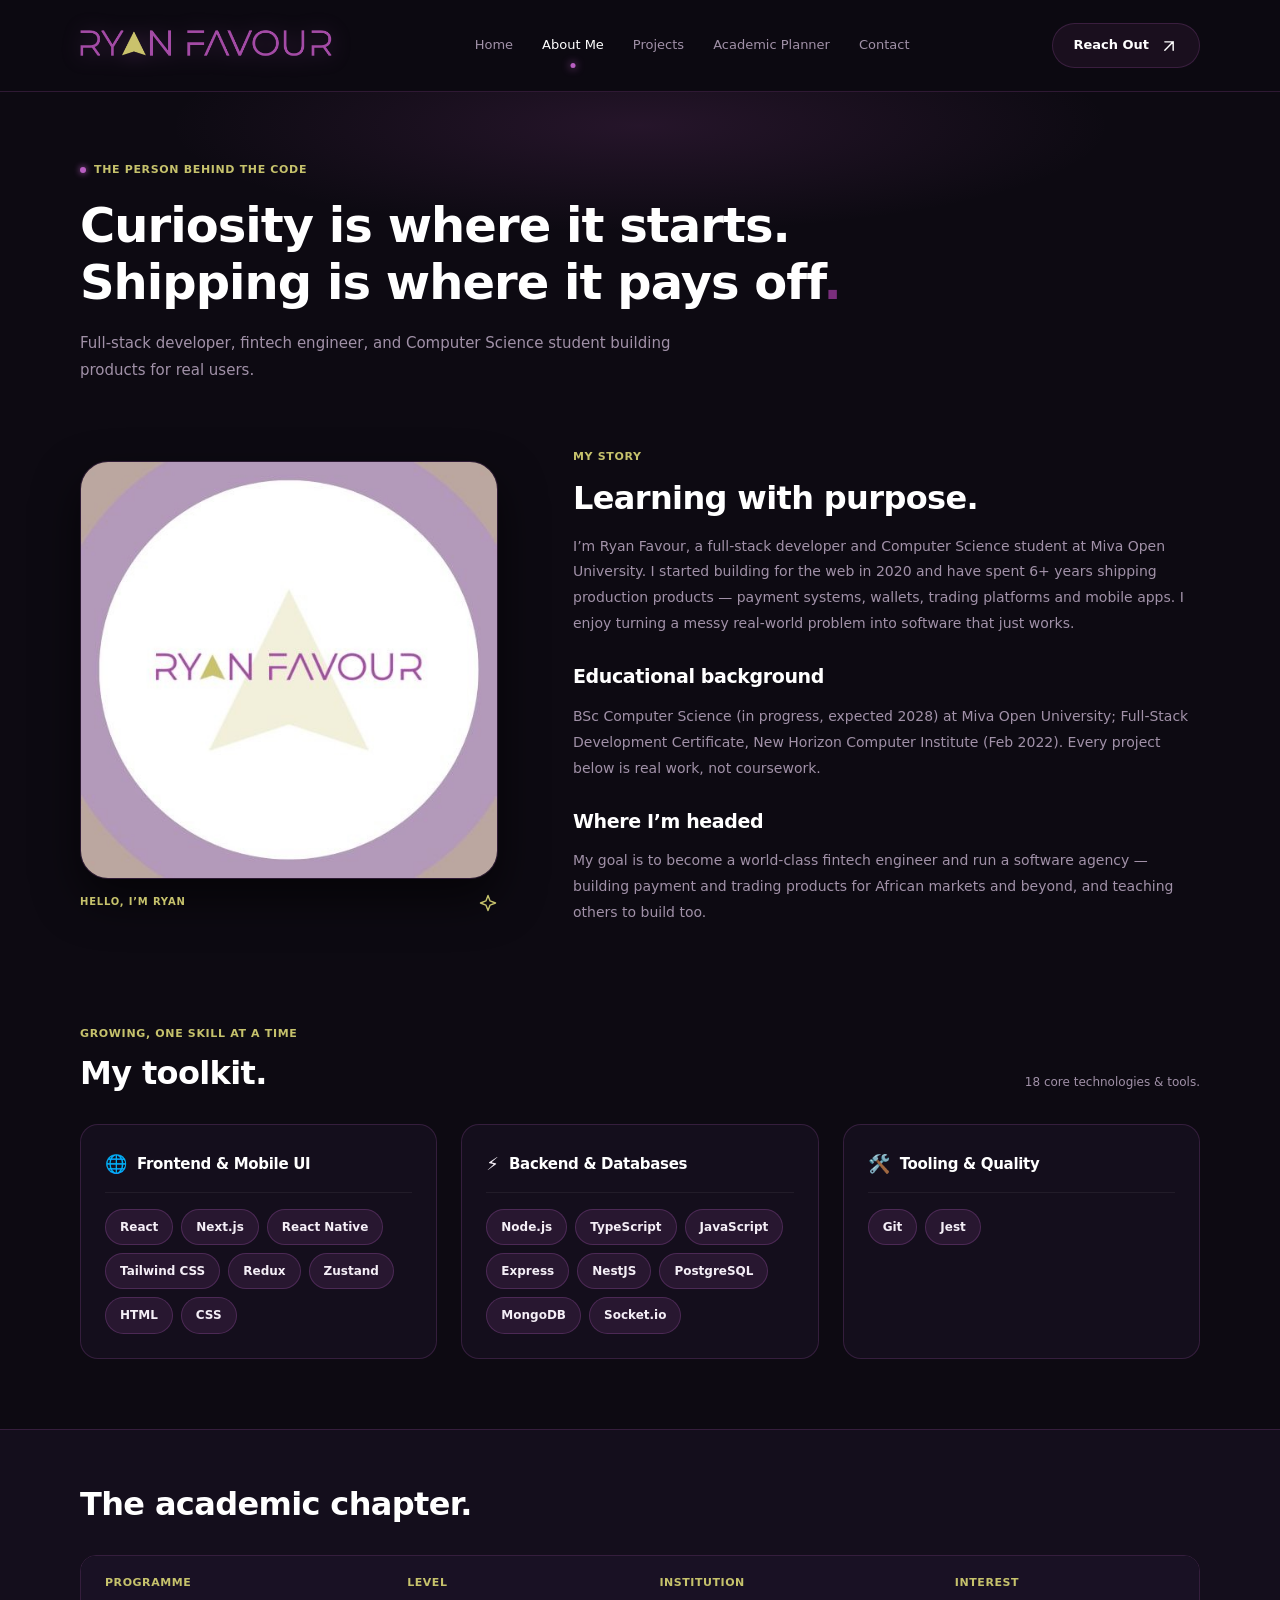
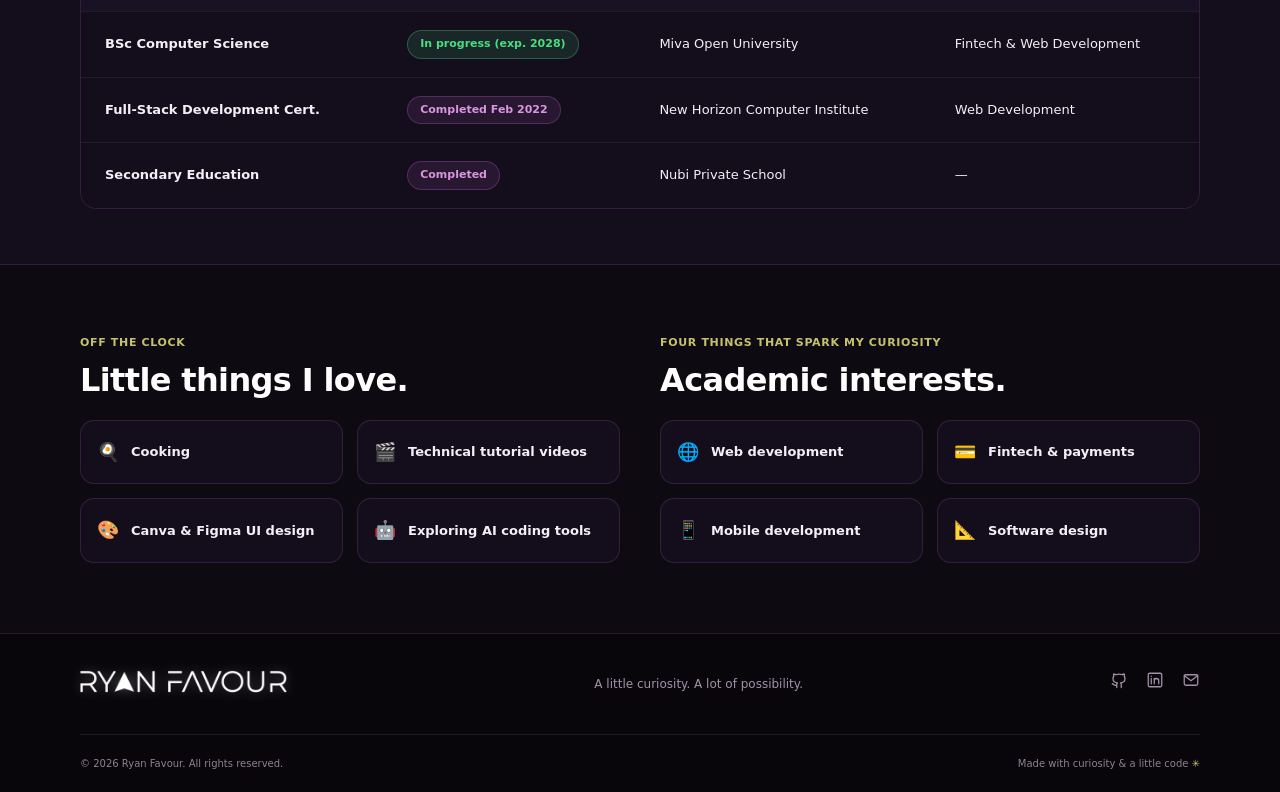
==== commit 72ddad0a: "style: format code and update hero image assets - Format HTML and CSS files for consistent spacing -" ====
--- a/html/about.html
+++ b/html/about.html
@@ -25,7 +25,11 @@
         <header class="site-header">
             <div class="container nav-wrap">
                 <a class="brand" href="/" aria-label="Ryan Favour">
-                    <img src="../images/logo.png" alt="Ryan Favour" class="site-logo" />
+                    <img
+                        src="../images/logo.png"
+                        alt="Ryan Favour"
+                        class="site-logo"
+                    />
                 </a>
                 <button
                     class="menu-toggle"
@@ -54,7 +58,7 @@
                     <a href="/html/contact.html">Contact</a>
                 </nav>
                 <a class="nav-cta" href="/html/contact.html">
-                    Let’s connect
+                    Reach Out
                     <svg
                         viewBox="0 0 24 24"
                         width="20"
@@ -73,12 +77,16 @@
         </header>
         <main id="main">
             <section class="page-intro container">
-                <div class="eyebrow"><span></span>THE PERSON BEHIND THE CODE</div>
+                <div class="eyebrow">
+                    <span></span>THE PERSON BEHIND THE CODE
+                </div>
                 <h1>
-                    Curiosity is where it starts. Shipping is where it pays off<span class="blue-dot">.</span>
+                    Curiosity is where it starts. Shipping is where it pays
+                    off<span class="blue-dot">.</span>
                 </h1>
                 <p>
-                    Full-stack developer, fintech engineer, and Computer Science student building products for real users.
+                    Full-stack developer, fintech engineer, and Computer Science
+                    student building products for real users.
                 </p>
             </section>
             <section class="container about-layout">
@@ -112,15 +120,26 @@
                     <div class="eyebrow">MY STORY</div>
                     <h2>Learning with purpose.</h2>
                     <p>
-                        I’m Ryan Favour, a full-stack developer and Computer Science student at Miva Open University. I started building for the web in 2020 and have spent 6+ years shipping production products — payment systems, wallets, trading platforms and mobile apps. I enjoy turning a messy real-world problem into software that just works.
+                        I’m Ryan Favour, a full-stack developer and Computer
+                        Science student at Miva Open University. I started
+                        building for the web in 2020 and have spent 6+ years
+                        shipping production products — payment systems, wallets,
+                        trading platforms and mobile apps. I enjoy turning a
+                        messy real-world problem into software that just works.
                     </p>
                     <h3>Educational background</h3>
                     <p>
-                        BSc Computer Science (in progress, expected 2028) at Miva Open University; Full-Stack Development Certificate, New Horizon Computer Institute (Feb 2022). Every project below is real work, not coursework.
+                        BSc Computer Science (in progress, expected 2028) at
+                        Miva Open University; Full-Stack Development
+                        Certificate, New Horizon Computer Institute (Feb 2022).
+                        Every project below is real work, not coursework.
                     </p>
                     <h3>Where I’m headed</h3>
                     <p>
-                        My goal is to become a world-class fintech engineer and run a software agency — building payment and trading products for African markets and beyond, and teaching others to build too.
+                        My goal is to become a world-class fintech engineer and
+                        run a software agency — building payment and trading
+                        products for African markets and beyond, and teaching
+                        others to build too.
                     </p>
                 </div>
             </section>
@@ -194,20 +213,41 @@
                             </thead>
                             <tbody>
                                 <tr>
-                                    <td><strong>BSc Computer Science</strong></td>
-                                    <td><span class="badge-status active">In progress (exp. 2028)</span></td>
+                                    <td>
+                                        <strong>BSc Computer Science</strong>
+                                    </td>
+                                    <td>
+                                        <span class="badge-status active"
+                                            >In progress (exp. 2028)</span
+                                        >
+                                    </td>
                                     <td>Miva Open University</td>
                                     <td>Fintech &amp; Web Development</td>
                                 </tr>
                                 <tr>
-                                    <td><strong>Full-Stack Development Cert.</strong></td>
-                                    <td><span class="badge-status completed">Completed Feb 2022</span></td>
+                                    <td>
+                                        <strong
+                                            >Full-Stack Development
+                                            Cert.</strong
+                                        >
+                                    </td>
+                                    <td>
+                                        <span class="badge-status completed"
+                                            >Completed Feb 2022</span
+                                        >
+                                    </td>
                                     <td>New Horizon Computer Institute</td>
                                     <td>Web Development</td>
                                 </tr>
                                 <tr>
-                                    <td><strong>Secondary Education</strong></td>
-                                    <td><span class="badge-status completed">Completed</span></td>
+                                    <td>
+                                        <strong>Secondary Education</strong>
+                                    </td>
+                                    <td>
+                                        <span class="badge-status completed"
+                                            >Completed</span
+                                        >
+                                    </td>
                                     <td>Nubi Private School</td>
                                     <td>—</td>
                                 </tr>
@@ -268,7 +308,11 @@
         <footer>
             <div class="container footer-top">
                 <a class="brand" href="/" aria-label="Ryan Favour">
-                    <img src="../images/logo.png" alt="Ryan Favour" class="site-logo" />
+                    <img
+                        src="../images/logo.png"
+                        alt="Ryan Favour"
+                        class="site-logo"
+                    />
                 </a>
                 <p>A little curiosity. A lot of possibility.</p>
                 <div class="socials">
@@ -336,9 +380,16 @@
                 </div>
             </div>
             <div class="container footer-bottom">
-                <span>© <span class="year">2026</span> Ryan Favour. All rights reserved.</span>
-                <span>Made with curiosity & a little code <span class="blue-star">✳</span></span>
+                <span
+                    >© <span class="year">2026</span> Ryan Favour. All rights
+                    reserved.</span
+                >
+                <span
+                    >Made with curiosity & a little code
+                    <span class="blue-star">✳</span></span
+                >
             </div>
         </footer>
     </body>
 </html>
+
--- a/css/style.css
+++ b/css/style.css
@@ -1,372 +1,1870 @@
 /* Ryan Favour design system — Dark Mode. */
 :root {
-  --background: #0d0a12;
-  --foreground: #f4eef6;
-  --muted: #a191a8;
-  --primary: #b95fc2;
-  --primary-deep: #7A2E7C;
-  --primary-soft: rgba(185, 95, 194, 0.12);
-  --portrait: #171120;
-  --accent: #C6C26C;
-  --border: rgba(185, 95, 194, 0.2);
-  --card: #140e1c;
-  --card-hover: #1c1426;
-  --success: #4ade80;
-  --danger: #f87171;
-  --shadow: 0 16px 36px rgba(0, 0, 0, 0.6), 0 0 24px rgba(166, 77, 168, 0.1);
-  --font: system-ui, -apple-system, BlinkMacSystemFont, 'Segoe UI', Roboto, 'Helvetica Neue', Arial, sans-serif;
-  --radius: 14px;
-}
-* { box-sizing: border-box; }
-html { scroll-behavior: smooth; color-scheme: dark; }
-body { margin: 0; color: var(--foreground); background: var(--background); font: 15px/1.7 var(--font); }
-button,input,textarea,select { font: inherit; }
-a { color: inherit; text-decoration: none; }
-button,a,input,select,textarea { -webkit-tap-highlight-color: transparent; }
-button { cursor: pointer; }
-button:focus-visible,a:focus-visible { outline: 3px solid var(--primary); outline-offset: 5px; }
-button svg,a svg { flex-shrink: 0; }
-img { display: block; max-width: 100%; height: auto; }
-h1,h2,h3,p { margin: 0; }
-h1,h2,h3 { letter-spacing: -0.02em; line-height: 1.2; color: #ffffff; }
-h2 { font-size: 32px; font-weight: 700; }
-h3 { font-size: 19px; font-weight: 650; }
-p { color: var(--muted); }
-.container { width: min(1120px, calc(100% - 96px)); margin-inline: auto; }
-.skip-link { position: fixed; top: -100px; left: 20px; z-index: 100; background: var(--primary-deep); color: #ffffff; padding: 10px 20px; border-radius: 9999px; }
-.skip-link:focus { top: 10px; }
-.site-header { background: rgba(13, 10, 18, 0.88); backdrop-filter: blur(14px); -webkit-backdrop-filter: blur(14px); border-bottom: 1px solid var(--border); position: sticky; top: 0; z-index: 20; }
-.nav-wrap { height: 91px; display: flex; align-items: center; justify-content: space-between; gap: 25px; }
-.brand { display: inline-flex; align-items: center; gap: 9px; font-size: 25px; line-height: 1; font-weight: 750; }
-.site-logo { height: 34px; width: auto; max-width: 100%; display: block; object-fit: contain; filter: drop-shadow(0 2px 10px rgba(185, 95, 194, 0.3)); }
-.brand-mark { display: inline-flex; position: relative; justify-content: center; align-items: center; width: 35px; height: 35px; border-radius: 10px; background: var(--primary-deep); color: #ffffff; font-size: 26px; }
-.brand-mark span { color: var(--accent); }
-.brand-dot { margin-left: -9px; color: var(--primary); }
-nav { display: flex; align-items: center; gap: 29px; font-size: 13px; font-weight: 500; }
-nav a { position: relative; padding: 34px 0; color: var(--muted); transition: color .2s; }
-nav a:hover,nav a[aria-current] { color: #ffffff; }
-nav a[aria-current]:after { content: ''; position: absolute; bottom: 23px; left: 50%; transform: translateX(-50%); width: 5px; height: 5px; border-radius: 50%; background: var(--primary); box-shadow: 0 0 8px var(--primary); }
-.nav-cta { display: inline-flex; gap: 10px; align-items: center; font-size: 13px; font-weight: 600; border: 1px solid var(--border); padding: 10px 20px; border-radius: 9999px; color: #ffffff; background: rgba(185, 95, 194, 0.08); transition: all .25s ease; }
-.nav-cta:hover { background: var(--primary); border-color: var(--primary); box-shadow: 0 0 16px rgba(185, 95, 194, 0.4); transform: translateY(-1px); }
-.menu-toggle { display: none; background: none; border: 0; padding: 9px; color: #ffffff; }
-.eyebrow { display: flex; align-items: center; gap: 8px; font-size: 11px; font-weight: 650; letter-spacing: 0.06em; line-height: 1.5; color: var(--accent); text-transform: uppercase; }
-.eyebrow>span { width: 6px; height: 6px; border-radius: 50%; background: var(--primary); box-shadow: 0 0 6px var(--primary); }
+    --background: #0d0a12;
+    --foreground: #f4eef6;
+    --muted: #a191a8;
+    --primary: #b95fc2;
+    --primary-deep: #7a2e7c;
+    --primary-soft: rgba(185, 95, 194, 0.12);
+    --portrait: #171120;
+    --accent: #c6c26c;
+    --border: rgba(185, 95, 194, 0.2);
+    --card: #140e1c;
+    --card-hover: #1c1426;
+    --success: #4ade80;
+    --danger: #f87171;
+    --shadow: 0 16px 36px rgba(0, 0, 0, 0.6), 0 0 24px rgba(166, 77, 168, 0.1);
+    --font:
+        system-ui, -apple-system, BlinkMacSystemFont, "Segoe UI", Roboto,
+        "Helvetica Neue", Arial, sans-serif;
+    --radius: 14px;
+}
+* {
+    box-sizing: border-box;
+}
+html {
+    scroll-behavior: smooth;
+    color-scheme: dark;
+}
+body {
+    margin: 0;
+    color: var(--foreground);
+    background: var(--background);
+    font: 15px/1.7 var(--font);
+}
+button,
+input,
+textarea,
+select {
+    font: inherit;
+}
+a {
+    color: inherit;
+    text-decoration: none;
+}
+button,
+a,
+input,
+select,
+textarea {
+    -webkit-tap-highlight-color: transparent;
+}
+button {
+    cursor: pointer;
+}
+button:focus-visible,
+a:focus-visible {
+    outline: 3px solid var(--primary);
+    outline-offset: 5px;
+}
+button svg,
+a svg {
+    flex-shrink: 0;
+}
+img {
+    display: block;
+    max-width: 100%;
+    height: auto;
+}
+h1,
+h2,
+h3,
+p {
+    margin: 0;
+}
+h1,
+h2,
+h3 {
+    letter-spacing: -0.02em;
+    line-height: 1.2;
+    color: #ffffff;
+}
+h2 {
+    font-size: 32px;
+    font-weight: 700;
+}
+h3 {
+    font-size: 19px;
+    font-weight: 650;
+}
+p {
+    color: var(--muted);
+}
+.container {
+    width: min(1120px, calc(100% - 96px));
+    margin-inline: auto;
+}
+.skip-link {
+    position: fixed;
+    top: -100px;
+    left: 20px;
+    z-index: 100;
+    background: var(--primary-deep);
+    color: #ffffff;
+    padding: 10px 20px;
+    border-radius: 9999px;
+}
+.skip-link:focus {
+    top: 10px;
+}
+.site-header {
+    background: rgba(13, 10, 18, 0.88);
+    backdrop-filter: blur(14px);
+    -webkit-backdrop-filter: blur(14px);
+    border-bottom: 1px solid var(--border);
+    position: sticky;
+    top: 0;
+    z-index: 20;
+}
+.nav-wrap {
+    height: 91px;
+    display: flex;
+    align-items: center;
+    justify-content: space-between;
+    gap: 25px;
+}
+.brand {
+    display: inline-flex;
+    align-items: center;
+    gap: 9px;
+    font-size: 25px;
+    line-height: 1;
+    font-weight: 750;
+}
+.site-logo {
+    height: 34px;
+    width: auto;
+    max-width: 100%;
+    display: block;
+    object-fit: contain;
+    filter: drop-shadow(0 2px 10px rgba(185, 95, 194, 0.3));
+}
+.brand-mark {
+    display: inline-flex;
+    position: relative;
+    justify-content: center;
+    align-items: center;
+    width: 35px;
+    height: 35px;
+    border-radius: 10px;
+    background: var(--primary-deep);
+    color: #ffffff;
+    font-size: 26px;
+}
+.brand-mark span {
+    color: var(--accent);
+}
+.brand-dot {
+    margin-left: -9px;
+    color: var(--primary);
+}
+nav {
+    display: flex;
+    align-items: center;
+    gap: 29px;
+    font-size: 13px;
+    font-weight: 500;
+}
+nav a {
+    position: relative;
+    padding: 34px 0;
+    color: var(--muted);
+    transition: color 0.2s;
+}
+nav a:hover,
+nav a[aria-current] {
+    color: #ffffff;
+}
+nav a[aria-current]:after {
+    content: "";
+    position: absolute;
+    bottom: 23px;
+    left: 50%;
+    transform: translateX(-50%);
+    width: 5px;
+    height: 5px;
+    border-radius: 50%;
+    background: var(--primary);
+    box-shadow: 0 0 8px var(--primary);
+}
+.nav-cta {
+    display: inline-flex;
+    gap: 10px;
+    align-items: center;
+    font-size: 13px;
+    font-weight: 600;
+    border: 1px solid var(--border);
+    padding: 10px 20px;
+    border-radius: 9999px;
+    color: #ffffff;
+    background: rgba(185, 95, 194, 0.08);
+    transition: all 0.25s ease;
+}
+.nav-cta:hover {
+    background: var(--primary);
+    border-color: var(--primary);
+    box-shadow: 0 0 16px rgba(185, 95, 194, 0.4);
+    transform: translateY(-1px);
+}
+.menu-toggle {
+    display: none;
+    background: none;
+    border: 0;
+    padding: 9px;
+    color: #ffffff;
+}
+.eyebrow {
+    display: flex;
+    align-items: center;
+    gap: 8px;
+    font-size: 11px;
+    font-weight: 650;
+    letter-spacing: 0.06em;
+    line-height: 1.5;
+    color: var(--accent);
+    text-transform: uppercase;
+}
+.eyebrow > span {
+    width: 6px;
+    height: 6px;
+    border-radius: 50%;
+    background: var(--primary);
+    box-shadow: 0 0 6px var(--primary);
+}
 
-/* Live Status Pill */
-.status-pill { display: inline-flex; align-items: center; gap: 8px; background: rgba(74, 222, 128, 0.1); border: 1px solid rgba(74, 222, 128, 0.25); color: #4ade80; font-size: 11px; font-weight: 600; padding: 6px 14px; border-radius: 9999px; margin-bottom: 18px; letter-spacing: 0.03em; }
-.pulsing-dot { width: 6px; height: 6px; border-radius: 50%; background: #4ade80; box-shadow: 0 0 8px #4ade80; animation: pulse 2s infinite; }
 @keyframes pulse {
-  0% { transform: scale(0.95); box-shadow: 0 0 0 0 rgba(74, 222, 128, 0.7); }
-  70% { transform: scale(1); box-shadow: 0 0 0 6px rgba(74, 222, 128, 0); }
-  100% { transform: scale(0.95); box-shadow: 0 0 0 0 rgba(74, 222, 128, 0); }
+    0% {
+        transform: scale(0.95);
+        box-shadow: 0 0 0 0 rgba(74, 222, 128, 0.7);
+    }
+    70% {
+        transform: scale(1);
+        box-shadow: 0 0 0 6px rgba(74, 222, 128, 0);
+    }
+    100% {
+        transform: scale(0.95);
+        box-shadow: 0 0 0 0 rgba(74, 222, 128, 0);
+    }
 }
 
-.home-hero { padding: 75px 0 70px; background: radial-gradient(ellipse 70% 55% at 85% 15%, rgba(166, 77, 168, 0.22) 0%, transparent 70%), radial-gradient(ellipse 45% 45% at 15% 85%, rgba(122, 46, 124, 0.15) 0%, transparent 60%); }
-.hero-grid { display: grid; grid-template-columns: 1.2fr 1fr; gap: 74px; align-items: center; }
-.hero-copy h1 { font-size: 64px; line-height: 1.08; font-weight: 750; margin: 24px 0 19px; }
-.hero-copy h1 .surname { background: linear-gradient(135deg, #ffffff 40%, #cca0ce 100%); -webkit-background-clip: text; -webkit-text-fill-color: transparent; }
-.wave { color: var(--primary); font-size: 37px; vertical-align: top; margin-left: 13px; display: inline-block; animation: welcome 1.6s ease-out; }
-.blue-dot { color: var(--primary); }
-.blue-star { color: var(--accent); }
-.hero-role { font-size: 18px; font-weight: 600; margin-bottom: 17px; color: var(--accent); }
-.hero-copy p { font-size: 15px; line-height: 1.85; max-width: 460px; color: var(--muted); }
-.hero-actions { display: flex; align-items: center; gap: 14px; margin-top: 32px; }
-.button { border-radius: 9999px; min-height: 48px; padding: 13px 24px; border: 1px solid transparent; display: inline-flex; align-items: center; justify-content: center; gap: 12px; font-size: 13px; font-weight: 650; letter-spacing: 0.01em; transition: all .25s ease; }
-.button:hover { transform: translateY(-2px); }
-.primary { background: linear-gradient(135deg, #A64DA8 0%, #7A2E7C 100%); color: #ffffff; box-shadow: 0 4px 18px rgba(166, 77, 168, 0.35); border-color: rgba(255, 255, 255, 0.15); }
-.primary:hover { background: linear-gradient(135deg, #b95fc2 0%, #8c388e 100%); border-color: var(--accent); box-shadow: 0 8px 24px rgba(166, 77, 168, 0.5); }
-.secondary { background: rgba(255, 255, 255, 0.04); border-color: var(--border); color: #f4eef6; backdrop-filter: blur(8px); }
-.secondary:hover { background: var(--primary-soft); border-color: var(--primary); color: #ffffff; }
-.hero-note { display: flex; gap: 9px; align-items: center; font-size: 11px; color: var(--muted); margin-top: 28px; }
-.status-dot { width: 7px; height: 7px; border-radius: 50%; background: var(--success); box-shadow: 0 0 8px var(--success); flex-shrink: 0; }
+.home-hero {
+    padding: 75px 0 70px;
+    background:
+        radial-gradient(
+            ellipse 70% 55% at 85% 15%,
+            rgba(166, 77, 168, 0.22) 0%,
+            transparent 70%
+        ),
+        radial-gradient(
+            ellipse 45% 45% at 15% 85%,
+            rgba(122, 46, 124, 0.15) 0%,
+            transparent 60%
+        );
+}
+.hero-grid {
+    display: grid;
+    grid-template-columns: 1.2fr 1fr;
+    gap: 74px;
+    align-items: center;
+}
+.hero-copy h1 {
+    font-size: 64px;
+    line-height: 1.08;
+    font-weight: 750;
+    margin: 24px 0 19px;
+}
+.hero-copy h1 .surname {
+    background: linear-gradient(135deg, #ffffff 40%, #cca0ce 100%);
+    -webkit-background-clip: text;
+    -webkit-text-fill-color: transparent;
+}
+.wave {
+    color: var(--primary);
+    font-size: 37px;
+    vertical-align: top;
+    margin-left: 13px;
+    display: inline-block;
+    animation: welcome 1.6s ease-out;
+}
+.blue-dot {
+    color: var(--primary-deep);
+}
+.blue-star {
+    color: var(--accent);
+}
+.hero-role {
+    font-size: 18px;
+    font-weight: 600;
+    margin-bottom: 17px;
+    color: var(--accent);
+}
+.hero-copy p {
+    font-size: 15px;
+    line-height: 1.85;
+    max-width: 460px;
+    color: var(--muted);
+}
+.hero-actions {
+    display: flex;
+    align-items: center;
+    gap: 14px;
+    margin-top: 32px;
+}
+.button {
+    border-radius: 9999px;
+    min-height: 48px;
+    padding: 13px 24px;
+    border: 1px solid transparent;
+    display: inline-flex;
+    align-items: center;
+    justify-content: center;
+    gap: 12px;
+    font-size: 13px;
+    font-weight: 650;
+    letter-spacing: 0.01em;
+    transition: all 0.25s ease;
+}
+.button:hover {
+    transform: translateY(-2px);
+}
+.primary {
+    background: linear-gradient(135deg, #a64da8 0%, #7a2e7c 100%);
+    color: #ffffff;
+    box-shadow: 0 4px 18px rgba(166, 77, 168, 0.35);
+    border-color: rgba(255, 255, 255, 0.15);
+}
+.primary:hover {
+    background: linear-gradient(135deg, #b95fc2 0%, #8c388e 100%);
+    border-color: var(--accent);
+    box-shadow: 0 8px 24px rgba(166, 77, 168, 0.5);
+}
+.secondary {
+    background: rgba(255, 255, 255, 0.04);
+    border-color: var(--border);
+    color: #f4eef6;
+    backdrop-filter: blur(8px);
+}
+.secondary:hover {
+    background: var(--primary-soft);
+    border-color: var(--primary);
+    color: #ffffff;
+}
+.hero-note {
+    display: flex;
+    gap: 9px;
+    align-items: center;
+    font-size: 11px;
+    color: var(--muted);
+    margin-top: 28px;
+}
+.status-dot {
+    width: 7px;
+    height: 7px;
+    border-radius: 50%;
+    background: var(--success);
+    box-shadow: 0 0 8px var(--success);
+    flex-shrink: 0;
+}
 
 /* Portrait wrap & Floating Tech Badges */
-.portrait-wrap { position: relative; padding: 0 13px; }
-.portrait { width: 100%; aspect-ratio: 1 / 1.06; object-fit: cover; border-radius: 32px; background: var(--portrait); border: 1px solid var(--border); box-shadow: 0 20px 45px rgba(0, 0, 0, 0.6); }
-.portrait-label { font-size: 9px; font-weight: 600; letter-spacing: 0.1em; color: var(--accent); position: absolute; top: 26px; left: 0; transform: rotate(-90deg) translateX(-100%); transform-origin: top left; }
-.floating-badge { position: absolute; display: inline-flex; align-items: center; gap: 8px; background: rgba(20, 14, 28, 0.9); border: 1px solid var(--border); backdrop-filter: blur(12px); color: #ffffff; font-size: 11px; font-weight: 650; padding: 10px 16px; border-radius: 12px; box-shadow: 0 12px 28px rgba(0, 0, 0, 0.5); z-index: 2; }
-.floating-badge.badge-top { top: 20px; right: -10px; }
-.floating-badge.badge-bottom { bottom: 65px; left: -10px; }
-.badge-icon { font-size: 14px; }
-.portrait-sticker { display: none; } /* Replaced with modern floating-badge */
-.portrait-spark { position: absolute; top: -22px; right: -8px; color: var(--primary); font-size: 55px; line-height: 1; text-shadow: 0 0 18px var(--primary); }
-.photo-caption { display: flex; justify-content: space-between; gap: 8px; margin-top: 16px; font-size: 8px; font-weight: 600; letter-spacing: 0.08em; color: var(--muted); }
+.portrait-wrap {
+    position: relative;
+    padding: 0 13px;
+}
+.portrait {
+    width: 100%;
+    aspect-ratio: 1 / 1.06;
+    object-fit: cover;
+    /* border-radius: 32px; */
+    /* background: var(--portrait); */
+    /* border: 1px solid var(--border); */
+    /* box-shadow: 0 20px 45px rgba(0, 0, 0, 0.6); */
+}
+.portrait-label {
+    font-size: 9px;
+    font-weight: 600;
+    letter-spacing: 0.1em;
+    color: var(--accent);
+    position: absolute;
+    top: 26px;
+    left: 0;
+    transform: rotate(-90deg) translateX(-100%);
+    transform-origin: top left;
+}
+.floating-badge {
+    position: absolute;
+    display: inline-flex;
+    align-items: center;
+    gap: 8px;
+    background: rgba(20, 14, 28, 0.9);
+    border: 1px solid var(--border);
+    backdrop-filter: blur(12px);
+    color: #ffffff;
+    font-size: 11px;
+    font-weight: 650;
+    padding: 10px 16px;
+    border-radius: 12px;
+    box-shadow: 0 12px 28px rgba(0, 0, 0, 0.5);
+    z-index: 2;
+}
+.floating-badge.badge-top {
+    top: 20px;
+    right: -10px;
+}
+.floating-badge.badge-bottom {
+    bottom: 65px;
+    left: -10px;
+}
+.badge-icon {
+    font-size: 14px;
+}
+.portrait-sticker {
+    display: none;
+} /* Replaced with modern floating-badge */
+.portrait-spark {
+    position: absolute;
+    top: -22px;
+    right: -8px;
+    color: var(--primary);
+    font-size: 55px;
+    line-height: 1;
+    text-shadow: 0 0 18px var(--primary);
+}
+.photo-caption {
+    display: flex;
+    justify-content: space-between;
+    gap: 8px;
+    margin-top: 16px;
+    font-size: 8px;
+    font-weight: 600;
+    letter-spacing: 0.08em;
+    color: var(--muted);
+}
 
 /* Modular Stats Metric Tiles */
-.stats-strip { background: transparent; padding-block: 25px; border-top: 1px solid rgba(255, 255, 255, 0.04); border-bottom: 1px solid rgba(255, 255, 255, 0.04); }
-.stats-grid { display: grid; grid-template-columns: repeat(4, 1fr); gap: 20px; padding-block: 0; align-items: stretch; }
-.metric-tile { background: var(--card); border: 1px solid var(--border); border-radius: 16px; padding: 22px 20px; position: relative; overflow: hidden; transition: all .25s ease; display: flex; flex-direction: column; justify-content: space-between; }
-.metric-tile::before { content: ''; position: absolute; top: 0; left: 0; right: 0; height: 2px; background: linear-gradient(90deg, var(--primary), var(--accent)); opacity: 0.7; }
-.metric-tile:hover { transform: translateY(-3px); border-color: rgba(185, 95, 194, 0.45); box-shadow: 0 12px 28px rgba(0, 0, 0, 0.5); }
-.metric-tile strong { font-size: 36px; font-weight: 750; line-height: 1.1; color: #ffffff; }
-.metric-tile strong span { font-size: 20px; color: var(--accent); margin-left: 8px; }
-.metric-tile .tile-title { font-size: 13px; font-weight: 650; color: #ffffff; margin-top: 8px; }
-.metric-tile .tile-desc { font-size: 11px; color: var(--muted); margin-top: 4px; line-height: 1.5; }
-.stats-grid>div { border-right: none; padding-left: 0; }
+.stats-strip {
+    background: transparent;
+    padding-block: 25px;
+    border-top: 1px solid rgba(255, 255, 255, 0.04);
+    border-bottom: 1px solid rgba(255, 255, 255, 0.04);
+}
+.stats-grid {
+    display: grid;
+    grid-template-columns: repeat(4, 1fr);
+    gap: 20px;
+    padding-block: 0;
+    align-items: stretch;
+}
+.metric-tile {
+    background: var(--card);
+    border: 1px solid var(--border);
+    border-radius: 16px;
+    padding: 22px 20px;
+    position: relative;
+    overflow: hidden;
+    transition: all 0.25s ease;
+    display: flex;
+    flex-direction: column;
+    justify-content: space-between;
+}
+.metric-tile::before {
+    content: "";
+    position: absolute;
+    top: 0;
+    left: 0;
+    right: 0;
+    height: 2px;
+    background: linear-gradient(90deg, var(--primary), var(--accent));
+    opacity: 0.7;
+}
+.metric-tile:hover {
+    transform: translateY(-3px);
+    border-color: rgba(185, 95, 194, 0.45);
+    box-shadow: 0 12px 28px rgba(0, 0, 0, 0.5);
+}
+.metric-tile strong {
+    font-size: 36px;
+    font-weight: 750;
+    line-height: 1.1;
+    color: #ffffff;
+}
+.metric-tile strong span {
+    font-size: 20px;
+    color: var(--accent);
+    margin-left: 8px;
+}
+.metric-tile .tile-title {
+    font-size: 13px;
+    font-weight: 650;
+    color: #ffffff;
+    margin-top: 8px;
+}
+.metric-tile .tile-desc {
+    font-size: 11px;
+    color: var(--muted);
+    margin-top: 4px;
+    line-height: 1.5;
+}
+.stats-grid > div {
+    border-right: none;
+    /* padding-left: 0; */
+}
 
-.section { padding-block: 70px; }
-.section-heading { display: flex; align-items: end; justify-content: space-between; gap: 22px; margin-bottom: 32px; }
-.section-heading .eyebrow { margin-bottom: 11px; }
-.text-link { display: inline-flex; align-items: center; gap: 9px; font-size: 12px; font-weight: 600; color: var(--primary); transition: all .2s; }
-.text-link:hover { color: #ffffff; transform: translateX(3px); }
+.section {
+    padding-block: 70px;
+}
+.section-heading {
+    display: flex;
+    align-items: end;
+    justify-content: space-between;
+    gap: 22px;
+    margin-bottom: 32px;
+}
+.section-heading .eyebrow {
+    margin-bottom: 11px;
+}
+.text-link {
+    display: inline-flex;
+    align-items: center;
+    gap: 9px;
+    font-size: 12px;
+    font-weight: 600;
+    color: var(--primary);
+    transition: all 0.2s;
+}
+.text-link:hover {
+    color: #ffffff;
+    transform: translateX(3px);
+}
 
 /* Projects Bento Grid */
-.project-grid { display: grid; grid-template-columns: repeat(3, 1fr); gap: 28px; }
-.project-card { min-width: 0; background: var(--card); border: 1px solid var(--border); border-radius: 18px; padding: 18px; transition: all .3s cubic-bezier(.16, 1, .3, 1); display: flex; flex-direction: column; position: relative; }
-.project-card:hover { transform: translateY(-5px); border-color: rgba(185, 95, 194, 0.45); box-shadow: 0 20px 40px -10px rgba(0, 0, 0, 0.7), 0 0 20px rgba(166, 77, 168, 0.2); }
-.flagship-tag { display: inline-flex; align-items: center; gap: 6px; background: rgba(198, 194, 108, 0.15); border: 1px solid rgba(198, 194, 108, 0.35); color: var(--accent); font-size: 9px; font-weight: 700; letter-spacing: 0.08em; padding: 4px 10px; border-radius: 9999px; margin-bottom: 8px; text-transform: uppercase; align-self: flex-start; }
-.project-image-link { position: relative; display: block; overflow: hidden; border-radius: 12px; }
-.project-image-link img { width: 100%; aspect-ratio: 1.52; object-fit: cover; transition: transform .35s; }
-.project-card:hover img { transform: scale(1.035); }
-.image-arrow { position: absolute; bottom: 12px; right: 12px; background: rgba(20, 14, 28, 0.85); border: 1px solid rgba(255, 255, 255, 0.15); backdrop-filter: blur(8px); width: 32px; height: 32px; border-radius: 50%; display: grid; place-items: center; color: #ffffff; }
-.image-arrow svg { width: 16px; }
-.project-meta { display: flex; justify-content: space-between; margin-top: 18px; font-size: 10px; font-weight: 600; color: var(--accent); letter-spacing: 0.05em; text-transform: uppercase; }
-.project-card h3 { font-size: 18px; margin: 8px 0 10px; }
-.project-card h3 a { color: #ffffff; transition: color .2s; }
-.project-card h3 a:hover { color: var(--primary); }
-.project-card p { font-size: 12px; line-height: 1.75; flex: 1; }
-.tech-badges { display: flex; flex-wrap: wrap; gap: 6px; margin-top: 12px; }
-.tech-tag { font-size: 10px; font-weight: 550; padding: 3px 8px; border-radius: 6px; background: rgba(255, 255, 255, 0.05); border: 1px solid rgba(255, 255, 255, 0.08); color: #d1c5d6; }
-.project-bottom { display: flex; justify-content: space-between; align-items: center; margin-top: 18px; border-top: 1px solid var(--border); padding-top: 14px; font-size: 10px; color: var(--muted); }
-.project-bottom a { color: var(--primary); transition: color .2s; }
-.project-bottom a:hover { color: #ffffff; }
+.project-grid {
+    display: grid;
+    grid-template-columns: repeat(3, 1fr);
+    gap: 28px;
+}
+.project-card {
+    min-width: 0;
+    background: var(--card);
+    border: 1px solid var(--border);
+    border-radius: 18px;
+    padding: 18px;
+    transition: all 0.3s cubic-bezier(0.16, 1, 0.3, 1);
+    display: flex;
+    flex-direction: column;
+    position: relative;
+}
+.project-card:hover {
+    transform: translateY(-5px);
+    border-color: rgba(185, 95, 194, 0.45);
+    box-shadow:
+        0 20px 40px -10px rgba(0, 0, 0, 0.7),
+        0 0 20px rgba(166, 77, 168, 0.2);
+}
+.flagship-tag {
+    display: inline-flex;
+    align-items: center;
+    gap: 6px;
+    background: rgba(198, 194, 108, 0.15);
+    border: 1px solid rgba(198, 194, 108, 0.35);
+    color: var(--accent);
+    font-size: 9px;
+    font-weight: 700;
+    letter-spacing: 0.08em;
+    padding: 4px 10px;
+    border-radius: 9999px;
+    margin-bottom: 8px;
+    text-transform: uppercase;
+    align-self: flex-start;
+}
+.project-image-link {
+    position: relative;
+    display: block;
+    overflow: hidden;
+    border-radius: 12px;
+}
+.project-image-link img {
+    width: 100%;
+    aspect-ratio: 1.52;
+    object-fit: cover;
+    transition: transform 0.35s;
+}
+.project-card:hover img {
+    transform: scale(1.035);
+}
+.image-arrow {
+    position: absolute;
+    bottom: 12px;
+    right: 12px;
+    background: rgba(20, 14, 28, 0.85);
+    border: 1px solid rgba(255, 255, 255, 0.15);
+    backdrop-filter: blur(8px);
+    width: 32px;
+    height: 32px;
+    border-radius: 50%;
+    display: grid;
+    place-items: center;
+    color: #ffffff;
+}
+.image-arrow svg {
+    width: 16px;
+}
+.project-meta {
+    display: flex;
+    justify-content: space-between;
+    margin-top: 18px;
+    font-size: 10px;
+    font-weight: 600;
+    color: var(--accent);
+    letter-spacing: 0.05em;
+    text-transform: uppercase;
+}
+.project-card h3 {
+    font-size: 18px;
+    margin: 8px 0 10px;
+}
+.project-card h3 a {
+    color: #ffffff;
+    transition: color 0.2s;
+}
+.project-card h3 a:hover {
+    color: var(--primary);
+}
+.project-card p {
+    font-size: 12px;
+    line-height: 1.75;
+    flex: 1;
+}
+.tech-badges {
+    display: flex;
+    flex-wrap: wrap;
+    gap: 6px;
+    margin-top: 12px;
+}
+.tech-tag {
+    font-size: 10px;
+    font-weight: 550;
+    padding: 3px 8px;
+    border-radius: 6px;
+    background: rgba(255, 255, 255, 0.05);
+    border: 1px solid rgba(255, 255, 255, 0.08);
+    color: #d1c5d6;
+}
+.project-bottom {
+    display: flex;
+    justify-content: space-between;
+    align-items: center;
+    margin-top: 18px;
+    border-top: 1px solid var(--border);
+    padding-top: 14px;
+    font-size: 10px;
+    color: var(--muted);
+}
+.project-bottom a {
+    color: var(--primary);
+    transition: color 0.2s;
+}
+.project-bottom a:hover {
+    color: #ffffff;
+}
 
 /* Creative Bento Grid ("More than just a developer") */
-.about-band { background: #120d1a; border-top: 1px solid var(--border); border-bottom: 1px solid var(--border); padding: 65px 0; }
-.about-band-grid { display: grid; grid-template-columns: 1fr 1.2fr; gap: 48px; align-items: center; }
-.about-band-grid>.eyebrow { margin-bottom: 14px; }
-.about-band h2 { font-size: 32px; }
-.about-band p { font-size: 14px; margin: 16px 0 24px; line-height: 1.85; }
-.bento-grid { display: grid; grid-template-columns: repeat(2, 1fr); gap: 16px; }
-.bento-card { background: var(--card); border: 1px solid var(--border); border-radius: 16px; padding: 20px; transition: all .25s ease; }
-.bento-card:hover { border-color: rgba(185, 95, 194, 0.45); transform: translateY(-3px); box-shadow: 0 10px 24px rgba(0, 0, 0, 0.4); }
-.bento-card-icon { width: 38px; height: 38px; border-radius: 10px; background: var(--primary-soft); border: 1px solid var(--border); display: grid; place-items: center; margin-bottom: 12px; color: var(--accent); }
-.bento-card h4 { font-size: 14px; font-weight: 650; color: #ffffff; margin: 0 0 6px; }
-.bento-card p { font-size: 11px; line-height: 1.6; color: var(--muted); margin: 0; }
+.about-band {
+    background: #120d1a;
+    border-top: 1px solid var(--border);
+    border-bottom: 1px solid var(--border);
+    padding: 65px 0;
+}
+.about-band-grid {
+    display: grid;
+    grid-template-columns: 1fr 1.2fr;
+    gap: 48px;
+    align-items: center;
+}
+.about-band-grid > .eyebrow {
+    margin-bottom: 14px;
+}
+.about-band h2 {
+    font-size: 32px;
+}
+.about-band p {
+    font-size: 14px;
+    margin: 16px 0 24px;
+    line-height: 1.85;
+}
+.bento-grid {
+    display: grid;
+    grid-template-columns: repeat(2, 1fr);
+    gap: 16px;
+}
+.bento-card {
+    background: var(--card);
+    border: 1px solid var(--border);
+    border-radius: 16px;
+    padding: 20px;
+    transition: all 0.25s ease;
+}
+.bento-card:hover {
+    border-color: rgba(185, 95, 194, 0.45);
+    transform: translateY(-3px);
+    box-shadow: 0 10px 24px rgba(0, 0, 0, 0.4);
+}
+.bento-card-icon {
+    width: 38px;
+    height: 38px;
+    border-radius: 10px;
+    background: var(--primary-soft);
+    border: 1px solid var(--border);
+    display: grid;
+    place-items: center;
+    margin-bottom: 12px;
+    color: var(--accent);
+}
+.bento-card h4 {
+    font-size: 14px;
+    font-weight: 650;
+    color: #ffffff;
+    margin: 0 0 6px;
+}
+.bento-card p {
+    font-size: 11px;
+    line-height: 1.6;
+    color: var(--muted);
+    margin: 0;
+}
 
 /* Studio Lounge Audio Player Widget */
-.audio-card { background: linear-gradient(135deg, #181124 0%, #120c1b 100%); border: 1px solid var(--border); border-radius: 20px; padding: 28px 34px; box-shadow: 0 16px 36px rgba(0, 0, 0, 0.5); display: flex; justify-content: space-between; align-items: center; gap: 28px; margin-block: 40px; }
-.audio-disc { width: 50px; height: 50px; border-radius: 50%; background: #251833; border: 2px solid var(--primary); display: grid; place-items: center; font-size: 20px; box-shadow: 0 0 16px rgba(185, 95, 194, 0.4); animation: slowSpin 14s linear infinite; flex-shrink: 0; }
-@keyframes slowSpin { from { transform: rotate(0deg); } to { transform: rotate(360deg); } }
-.study-copy { display: flex; align-items: center; gap: 18px; }
-.study-copy h3 { font-size: 16px; }
-.study-copy p { font-size: 12px; margin-top: 4px; }
-.icon-box { display: inline-flex; width: 44px; height: 44px; align-items: center; justify-content: center; background: var(--primary-soft); border: 1px solid var(--border); border-radius: 12px; color: var(--primary); }
-audio { height: 38px; width: 285px; max-width: 100%; border-radius: 9999px; }
+.audio-card {
+    background: linear-gradient(135deg, #181124 0%, #120c1b 100%);
+    border: 1px solid var(--border);
+    border-radius: 20px;
+    padding: 28px 34px;
+    box-shadow: 0 16px 36px rgba(0, 0, 0, 0.5);
+    display: flex;
+    justify-content: space-between;
+    align-items: center;
+    gap: 28px;
+    margin-block: 40px;
+}
+.audio-disc {
+    width: 50px;
+    height: 50px;
+    border-radius: 50%;
+    background: #251833;
+    border: 2px solid var(--primary);
+    display: grid;
+    place-items: center;
+    font-size: 20px;
+    box-shadow: 0 0 16px rgba(185, 95, 194, 0.4);
+    animation: slowSpin 14s linear infinite;
+    flex-shrink: 0;
+}
+@keyframes slowSpin {
+    from {
+        transform: rotate(0deg);
+    }
+    to {
+        transform: rotate(360deg);
+    }
+}
+.study-copy {
+    display: flex;
+    align-items: center;
+    gap: 18px;
+}
+.study-copy h3 {
+    font-size: 16px;
+}
+.study-copy p {
+    font-size: 12px;
+    margin-top: 4px;
+}
+.icon-box {
+    display: inline-flex;
+    width: 44px;
+    height: 44px;
+    align-items: center;
+    justify-content: center;
+    background: var(--primary-soft);
+    border: 1px solid var(--border);
+    border-radius: 12px;
+    color: var(--primary);
+}
+audio {
+    height: 38px;
+    width: 285px;
+    max-width: 100%;
+    border-radius: 9999px;
+}
 
 /* Footer */
-footer { background: #08060b; color: #ffffff; border-top: 1px solid var(--border); }
-.footer-top { display: flex; justify-content: space-between; align-items: center; gap: 20px; padding-block: 36px; }
-.footer-top .brand { font-size: 20px; color: #ffffff; }
-.footer-top .site-logo { height: 28px; filter: brightness(0) invert(1) drop-shadow(0 0 6px rgba(255, 255, 255, 0.3)); }
-.footer-top .brand-mark { width: 27px; height: 27px; font-size: 20px; border-radius: 6px; }
-.footer-top p { font-size: 12px; color: var(--muted); }
-.socials { display: flex; gap: 18px; }
-.socials svg { width: 18px; }
-.socials a { color: var(--muted); transition: color .2s, transform .2s; }
-.socials a:hover { color: var(--accent); transform: translateY(-2px); }
-.footer-bottom { border-top: 1px solid rgba(255, 255, 255, 0.08); display: flex; justify-content: space-between; gap: 16px; padding-block: 20px; font-size: 10px; color: #8e8095; }
-.footer-bottom .blue-star { color: var(--accent); }
+footer {
+    background: #08060b;
+    color: #ffffff;
+    border-top: 1px solid var(--border);
+}
+.footer-top {
+    display: flex;
+    justify-content: space-between;
+    align-items: center;
+    gap: 20px;
+    padding-block: 36px;
+}
+.footer-top .brand {
+    font-size: 20px;
+    color: #ffffff;
+}
+.footer-top .site-logo {
+    height: 28px;
+    filter: brightness(0) invert(1)
+        drop-shadow(0 0 6px rgba(255, 255, 255, 0.3));
+}
+.footer-top .brand-mark {
+    width: 27px;
+    height: 27px;
+    font-size: 20px;
+    border-radius: 6px;
+}
+.footer-top p {
+    font-size: 12px;
+    color: var(--muted);
+}
+.socials {
+    display: flex;
+    gap: 18px;
+}
+.socials svg {
+    width: 18px;
+}
+.socials a {
+    color: var(--muted);
+    transition:
+        color 0.2s,
+        transform 0.2s;
+}
+.socials a:hover {
+    color: var(--accent);
+    transform: translateY(-2px);
+}
+.footer-bottom {
+    border-top: 1px solid rgba(255, 255, 255, 0.08);
+    display: flex;
+    justify-content: space-between;
+    gap: 16px;
+    padding-block: 20px;
+    font-size: 10px;
+    color: #8e8095;
+}
+.footer-bottom .blue-star {
+    color: var(--accent);
+}
 
 /* About Page Custom Components */
-.page-intro { padding-block: 70px 45px; background: radial-gradient(ellipse 60% 45% at 50% 10%, rgba(166, 77, 168, 0.16) 0%, transparent 70%); }
-.page-intro h1 { font-size: 48px; margin: 18px 0; max-width: 820px; }
-.page-intro p { font-size: 15px; max-width: 660px; line-height: 1.8; }
-.about-layout { display: grid; grid-template-columns: .8fr 1.2fr; gap: 75px; padding-block: 20px 30px; align-items: center; }
-.about-photo img { border-radius: 28px; aspect-ratio: 1; object-fit: cover; border: 1px solid var(--border); box-shadow: 0 20px 45px rgba(0, 0, 0, 0.6); }
-.about-photo>span { display: flex; justify-content: space-between; margin-top: 14px; font-size: 10px; font-weight: 600; letter-spacing: 0.08em; color: var(--accent); }
-.about-layout h2 { margin-top: 14px; }
-.about-layout p { font-size: 14px; margin-top: 16px; line-height: 1.85; }
-.about-layout h3 { margin-top: 28px; color: #ffffff; }
+.page-intro {
+    padding-block: 70px 45px;
+    background: radial-gradient(
+        ellipse 60% 45% at 50% 10%,
+        rgba(166, 77, 168, 0.16) 0%,
+        transparent 70%
+    );
+}
+.page-intro h1 {
+    font-size: 48px;
+    margin: 18px 0;
+    max-width: 820px;
+}
+.page-intro p {
+    font-size: 15px;
+    max-width: 660px;
+    line-height: 1.8;
+}
+.about-layout {
+    display: grid;
+    grid-template-columns: 0.8fr 1.2fr;
+    gap: 75px;
+    padding-block: 20px 30px;
+    align-items: center;
+}
+.about-photo img {
+    border-radius: 28px;
+    aspect-ratio: 1;
+    object-fit: cover;
+    border: 1px solid var(--border);
+    box-shadow: 0 20px 45px rgba(0, 0, 0, 0.6);
+}
+.about-photo > span {
+    display: flex;
+    justify-content: space-between;
+    margin-top: 14px;
+    font-size: 10px;
+    font-weight: 600;
+    letter-spacing: 0.08em;
+    color: var(--accent);
+}
+.about-layout h2 {
+    margin-top: 14px;
+}
+.about-layout p {
+    font-size: 14px;
+    margin-top: 16px;
+    line-height: 1.85;
+}
+.about-layout h3 {
+    margin-top: 28px;
+    color: #ffffff;
+}
 
 /* Categorized Skills Cluster */
-.skills-category-grid { display: grid; grid-template-columns: repeat(3, 1fr); gap: 24px; margin-top: 24px; }
-.skill-category-card { background: var(--card); border: 1px solid var(--border); border-radius: 18px; padding: 24px; display: flex; flex-direction: column; transition: all .25s ease; }
-.skill-category-card:hover { border-color: rgba(185, 95, 194, 0.45); transform: translateY(-3px); }
-.skill-category-header { display: flex; align-items: center; gap: 10px; margin-bottom: 16px; padding-bottom: 12px; border-bottom: 1px solid rgba(255, 255, 255, 0.06); }
-.skill-category-header h3 { font-size: 15px; font-weight: 700; color: #ffffff; margin: 0; }
-.skill-category-icon { font-size: 18px; }
-.skills-chips { display: flex; flex-wrap: wrap; gap: 8px; }
-.skill-chip { display: inline-flex; align-items: center; background: rgba(185, 95, 194, 0.12); color: #f4eef6; font-size: 12px; font-weight: 600; padding: 7px 14px; border-radius: 9999px; border: 1px solid rgba(185, 95, 194, 0.25); transition: all .2s ease; }
-.skill-chip:hover { border-color: var(--accent); background: rgba(198, 194, 108, 0.15); color: #ffffff; transform: translateY(-2px); box-shadow: 0 4px 14px rgba(198, 194, 108, 0.2); }
+.skills-category-grid {
+    display: grid;
+    grid-template-columns: repeat(3, 1fr);
+    gap: 24px;
+    margin-top: 24px;
+}
+.skill-category-card {
+    background: var(--card);
+    border: 1px solid var(--border);
+    border-radius: 18px;
+    padding: 24px;
+    display: flex;
+    flex-direction: column;
+    transition: all 0.25s ease;
+}
+.skill-category-card:hover {
+    border-color: rgba(185, 95, 194, 0.45);
+    transform: translateY(-3px);
+}
+.skill-category-header {
+    display: flex;
+    align-items: center;
+    gap: 10px;
+    margin-bottom: 16px;
+    padding-bottom: 12px;
+    border-bottom: 1px solid rgba(255, 255, 255, 0.06);
+}
+.skill-category-header h3 {
+    font-size: 15px;
+    font-weight: 700;
+    color: #ffffff;
+    margin: 0;
+}
+.skill-category-icon {
+    font-size: 18px;
+}
+.skills-chips {
+    display: flex;
+    flex-wrap: wrap;
+    gap: 8px;
+}
+.skill-chip {
+    display: inline-flex;
+    align-items: center;
+    background: rgba(185, 95, 194, 0.12);
+    color: #f4eef6;
+    font-size: 12px;
+    font-weight: 600;
+    padding: 7px 14px;
+    border-radius: 9999px;
+    border: 1px solid rgba(185, 95, 194, 0.25);
+    transition: all 0.2s ease;
+}
+.skill-chip:hover {
+    border-color: var(--accent);
+    background: rgba(198, 194, 108, 0.15);
+    color: #ffffff;
+    transform: translateY(-2px);
+    box-shadow: 0 4px 14px rgba(198, 194, 108, 0.2);
+}
 
 /* Credentials Table */
-.info-band { background: #140e1c; border-top: 1px solid var(--border); border-bottom: 1px solid var(--border); padding-block: 55px; }
-.table-scroll { overflow-x: auto; border: 1px solid var(--border); border-radius: 16px; }
-table { width: 100%; border-collapse: collapse; text-align: left; font-size: 13px; white-space: nowrap; background: #140e1c; }
-th,td { padding: 18px 24px; border-bottom: 1px solid rgba(255, 255, 255, 0.06); }
-th { font-size: 11px; color: var(--accent); font-weight: 650; text-transform: uppercase; letter-spacing: 0.05em; background: #191124; }
-td { color: #f4eef6; }
-tbody tr:last-child td { border-bottom: 0; }
-tbody tr:hover { background: rgba(185, 95, 194, 0.06); }
-.badge-status { display: inline-flex; align-items: center; gap: 6px; font-size: 11px; font-weight: 600; padding: 4px 12px; border-radius: 9999px; }
-.badge-status.active { background: rgba(74, 222, 128, 0.12); color: #4ade80; border: 1px solid rgba(74, 222, 128, 0.3); }
-.badge-status.completed { background: rgba(185, 95, 194, 0.12); color: #d896de; border: 1px solid rgba(185, 95, 194, 0.3); }
+.info-band {
+    background: #140e1c;
+    border-top: 1px solid var(--border);
+    border-bottom: 1px solid var(--border);
+    padding-block: 55px;
+}
+.table-scroll {
+    overflow-x: auto;
+    border: 1px solid var(--border);
+    border-radius: 16px;
+}
+table {
+    width: 100%;
+    border-collapse: collapse;
+    text-align: left;
+    font-size: 13px;
+    white-space: nowrap;
+    background: #140e1c;
+}
+th,
+td {
+    padding: 18px 24px;
+    border-bottom: 1px solid rgba(255, 255, 255, 0.06);
+}
+th {
+    font-size: 11px;
+    color: var(--accent);
+    font-weight: 650;
+    text-transform: uppercase;
+    letter-spacing: 0.05em;
+    background: #191124;
+}
+td {
+    color: #f4eef6;
+}
+tbody tr:last-child td {
+    border-bottom: 0;
+}
+tbody tr:hover {
+    background: rgba(185, 95, 194, 0.06);
+}
+.badge-status {
+    display: inline-flex;
+    align-items: center;
+    gap: 6px;
+    font-size: 11px;
+    font-weight: 600;
+    padding: 4px 12px;
+    border-radius: 9999px;
+}
+.badge-status.active {
+    background: rgba(74, 222, 128, 0.12);
+    color: #4ade80;
+    border: 1px solid rgba(74, 222, 128, 0.3);
+}
+.badge-status.completed {
+    background: rgba(185, 95, 194, 0.12);
+    color: #d896de;
+    border: 1px solid rgba(185, 95, 194, 0.3);
+}
 
 /* Interactive Cards for Hobbies & Academic Interests */
-.hobbies-grid { display: grid; grid-template-columns: 1fr 1fr; gap: 40px; }
-.hobbies-grid h2 { margin-top: 10px; margin-bottom: 20px; }
-.tile-list { display: grid; grid-template-columns: 1fr 1fr; gap: 14px; margin-top: 18px; }
-.tile-item { background: var(--card); border: 1px solid var(--border); border-radius: 14px; padding: 16px; display: flex; align-items: center; gap: 12px; font-size: 13px; font-weight: 600; color: #f4eef6; transition: all .2s; }
-.tile-item:hover { border-color: rgba(185, 95, 194, 0.45); transform: translateY(-2px); }
-.tile-icon { font-size: 18px; }
+.hobbies-grid {
+    display: grid;
+    grid-template-columns: 1fr 1fr;
+    gap: 40px;
+}
+.hobbies-grid h2 {
+    margin-top: 10px;
+    margin-bottom: 20px;
+}
+.tile-list {
+    display: grid;
+    grid-template-columns: 1fr 1fr;
+    gap: 14px;
+    margin-top: 18px;
+}
+.tile-item {
+    background: var(--card);
+    border: 1px solid var(--border);
+    border-radius: 14px;
+    padding: 16px;
+    display: flex;
+    align-items: center;
+    gap: 12px;
+    font-size: 13px;
+    font-weight: 600;
+    color: #f4eef6;
+    transition: all 0.2s;
+}
+.tile-item:hover {
+    border-color: rgba(185, 95, 194, 0.45);
+    transform: translateY(-2px);
+}
+.tile-icon {
+    font-size: 18px;
+}
 
 /* Projects Page Enhancements */
-.projects-section { padding-block: 15px 55px; }
-.project-cta { background: #140e1c; border-top: 1px solid var(--border); border-bottom: 1px solid var(--border); padding-block: 45px; }
-.project-cta>.container { display: flex; align-items: center; justify-content: space-between; gap: 30px; }
-.project-cta h2 { font-size: 28px; margin-top: 12px; }
-.project-detail { border-top: 1px solid var(--border); padding-block: 40px 60px; scroll-margin-top: 110px; }
-.project-detail h2 { margin-bottom: 14px; }
-.project-detail p { margin-bottom: 22px; max-width: 650px; }
-.demo-resources { display: grid; grid-template-columns: repeat(3,1fr); gap: 20px; margin-top: 22px; }
-.demo-item { border: 1px solid var(--border); border-radius: 14px; padding: 22px; background: var(--card); }
-.demo-item h3 { margin-bottom: 10px; color: #ffffff; }
-.demo-item p { font-size: 13px; margin: 0; color: var(--muted); }
-.demo-item summary { font-weight: 600; cursor: pointer; color: #ffffff; }
-.demo-item ul { font-size: 13px; color: var(--muted); padding-left: 18px; }
+.projects-section {
+    padding-block: 15px 55px;
+}
+.project-cta {
+    background: #140e1c;
+    border-top: 1px solid var(--border);
+    border-bottom: 1px solid var(--border);
+    padding-block: 45px;
+}
+.project-cta > .container {
+    display: flex;
+    align-items: center;
+    justify-content: space-between;
+    gap: 30px;
+}
+.project-cta h2 {
+    font-size: 28px;
+    margin-top: 12px;
+}
+.project-detail {
+    border-top: 1px solid var(--border);
+    padding-block: 40px 60px;
+    scroll-margin-top: 110px;
+}
+.project-detail h2 {
+    margin-bottom: 14px;
+}
+.project-detail p {
+    margin-bottom: 22px;
+    max-width: 650px;
+}
+.demo-resources {
+    display: grid;
+    grid-template-columns: repeat(3, 1fr);
+    gap: 20px;
+    margin-top: 22px;
+}
+.demo-item {
+    border: 1px solid var(--border);
+    border-radius: 14px;
+    padding: 22px;
+    background: var(--card);
+}
+.demo-item h3 {
+    margin-bottom: 10px;
+    color: #ffffff;
+}
+.demo-item p {
+    font-size: 13px;
+    margin: 0;
+    color: var(--muted);
+}
+.demo-item summary {
+    font-weight: 600;
+    cursor: pointer;
+    color: #ffffff;
+}
+.demo-item ul {
+    font-size: 13px;
+    color: var(--muted);
+    padding-left: 18px;
+}
 
 /* Planner Page Linear/Workspace Style */
-.planner-layout { display: grid; grid-template-columns: minmax(0,1fr) 300px; gap: 40px; padding-block: 15px 75px; }
-.planner-heading { display: flex; justify-content: space-between; align-items: center; border-bottom: 1px solid var(--border); padding-bottom: 23px; }
-.planner-heading h2 { font-size: 24px; }
-.planner-heading>span { font-size: 12px; color: var(--accent); font-weight: 600; }
-.quick-tasks { display: flex; align-items: center; flex-wrap: wrap; gap: 8px; margin-top: 18px; margin-bottom: 8px; font-size: 11px; }
-.quick-task-label { color: var(--muted); font-weight: 600; }
-.quick-chip { background: rgba(185, 95, 194, 0.1); border: 1px solid var(--border); color: #d6cad8; padding: 4px 10px; border-radius: 9999px; font-size: 11px; cursor: pointer; transition: all .2s; }
-.quick-chip:hover { background: var(--primary-soft); color: #ffffff; border-color: var(--primary); }
-.task-form { display: grid; grid-template-columns: minmax(0,1fr) 140px auto; align-items: end; gap: 12px; margin-block: 25px 30px; }
-.field { display: flex; flex-direction: column; min-width: 0; }
-.field label { font-size: 12px; font-weight: 600; margin-bottom: 8px; color: #f4eef6; }
-input,textarea,select { border: 1px solid var(--border); border-radius: 12px; background: #16101f; color: #ffffff; padding: 12px 16px; width: 100%; min-height: 48px; font-size: 13px; outline: none; transition: all .2s; }
-textarea { resize: vertical; }
-input:focus,textarea:focus,select:focus { border-color: var(--primary); box-shadow: 0 0 0 3px rgba(185, 95, 194, 0.25); background: #1c1426; }
-input::placeholder,textarea::placeholder { color: #6f6277; }
-input[aria-invalid="true"],textarea[aria-invalid="true"] { border-color: var(--danger); box-shadow: 0 0 0 3px rgba(248, 113, 113, 0.2); }
-.task-form .button { padding-inline: 22px; }
-.task-tabs { display: flex; gap: 24px; border-bottom: 1px solid var(--border); }
-.task-tabs button { padding: 12px 0; border: 0; border-bottom: 2px solid transparent; color: var(--muted); background: none; font-size: 13px; font-weight: 600; transition: color .2s; }
-.task-tabs button.selected { color: #ffffff; border-bottom-color: var(--primary); }
-.task-list { list-style: none; padding: 0; margin: 0; }
-.task-item { display: flex; align-items: center; gap: 14px; border-bottom: 1px solid rgba(255, 255, 255, 0.06); padding: 18px 0; }
-.task-item input { width: 18px; min-height: 18px; height: 18px; accent-color: var(--primary); flex-shrink: 0; }
-.task-item .task-content { min-width: 0; flex: 1; }
-.task-title { font-size: 14px; color: #f4eef6; overflow-wrap: anywhere; }
-.task-item.completed .task-title { text-decoration: line-through; color: #76697d; }
-.task-category { font-size: 10px; color: var(--accent); font-weight: 600; text-transform: uppercase; letter-spacing: 0.05em; display: block; margin-top: 2px; }
-.delete-task { display: grid; place-items: center; width: 34px; height: 34px; background: none; color: var(--muted); border: 0; border-radius: 8px; transition: all .2s; }
-.delete-task:hover { background: rgba(248, 113, 113, 0.15); color: var(--danger); }
-.empty-state { padding: 62px 25px; text-align: center; }
-.empty-icon { display: inline-flex; justify-content: center; align-items: center; width: 60px; height: 60px; border-radius: 50%; background: var(--primary-soft); border: 1px solid var(--border); color: var(--primary); margin-bottom: 18px; }
-.empty-icon svg { width: 26px; height: 26px; }
-.empty-state h3 { margin-bottom: 9px; }
-.empty-state p { font-size: 13px; max-width: 320px; margin-inline: auto; color: var(--muted); }
-.progress-summary { padding: 26px; border: 1px solid var(--border); border-radius: 18px; background: var(--card); }
-.progress-summary>strong { display: block; font-size: 48px; font-weight: 700; margin-block: 18px 15px; line-height: 1.2; color: #ffffff; }
-.summary-numbers { display: flex; gap: 40px; margin-top: 25px; }
-.summary-numbers div { display: flex; flex-direction: column; }
-.summary-numbers strong { font-size: 24px; color: #ffffff; }
-.summary-numbers span { font-size: 11px; color: var(--muted); }
-.study-tip { padding: 26px; background: var(--card); border: 1px solid var(--border); border-radius: 18px; margin-top: 20px; }
-.study-tip .icon-box { background: var(--primary-soft); margin-bottom: 15px; }
-.study-tip h3 { font-size: 15px; margin-bottom: 12px; }
-.study-tip p { font-size: 13px; line-height: 1.7; }
-.study-tip>span:last-child { display: block; font-size: 9px; font-weight: 600; letter-spacing: 0.08em; color: var(--accent); margin-top: 20px; }
-.session-note { font-size: 11px; padding: 15px 5px; color: #76697d; }
+.planner-layout {
+    display: grid;
+    grid-template-columns: minmax(0, 1fr) 300px;
+    gap: 40px;
+    padding-block: 15px 75px;
+}
+.planner-heading {
+    display: flex;
+    justify-content: space-between;
+    align-items: center;
+    border-bottom: 1px solid var(--border);
+    padding-bottom: 23px;
+}
+.planner-heading h2 {
+    font-size: 24px;
+}
+.planner-heading > span {
+    font-size: 12px;
+    color: var(--accent);
+    font-weight: 600;
+}
+.quick-tasks {
+    display: flex;
+    align-items: center;
+    flex-wrap: wrap;
+    gap: 8px;
+    margin-top: 18px;
+    margin-bottom: 8px;
+    font-size: 11px;
+}
+.quick-task-label {
+    color: var(--muted);
+    font-weight: 600;
+}
+.quick-chip {
+    background: rgba(185, 95, 194, 0.1);
+    border: 1px solid var(--border);
+    color: #d6cad8;
+    padding: 4px 10px;
+    border-radius: 9999px;
+    font-size: 11px;
+    cursor: pointer;
+    transition: all 0.2s;
+}
+.quick-chip:hover {
+    background: var(--primary-soft);
+    color: #ffffff;
+    border-color: var(--primary);
+}
+.task-form {
+    display: grid;
+    grid-template-columns: minmax(0, 1fr) 140px auto;
+    align-items: end;
+    gap: 12px;
+    margin-block: 25px 30px;
+}
+.field {
+    display: flex;
+    flex-direction: column;
+    min-width: 0;
+}
+.field label {
+    font-size: 12px;
+    font-weight: 600;
+    margin-bottom: 8px;
+    color: #f4eef6;
+}
+input,
+textarea,
+select {
+    border: 1px solid var(--border);
+    border-radius: 12px;
+    background: #16101f;
+    color: #ffffff;
+    padding: 12px 16px;
+    width: 100%;
+    min-height: 48px;
+    font-size: 13px;
+    outline: none;
+    transition: all 0.2s;
+}
+textarea {
+    resize: vertical;
+}
+input:focus,
+textarea:focus,
+select:focus {
+    border-color: var(--primary);
+    box-shadow: 0 0 0 3px rgba(185, 95, 194, 0.25);
+    background: #1c1426;
+}
+input::placeholder,
+textarea::placeholder {
+    color: #6f6277;
+}
+input[aria-invalid="true"],
+textarea[aria-invalid="true"] {
+    border-color: var(--danger);
+    box-shadow: 0 0 0 3px rgba(248, 113, 113, 0.2);
+}
+.task-form .button {
+    padding-inline: 22px;
+}
+.task-tabs {
+    display: flex;
+    gap: 24px;
+    border-bottom: 1px solid var(--border);
+}
+.task-tabs button {
+    padding: 12px 0;
+    border: 0;
+    border-bottom: 2px solid transparent;
+    color: var(--muted);
+    background: none;
+    font-size: 13px;
+    font-weight: 600;
+    transition: color 0.2s;
+}
+.task-tabs button.selected {
+    color: #ffffff;
+    border-bottom-color: var(--primary);
+}
+.task-list {
+    list-style: none;
+    padding: 0;
+    margin: 0;
+}
+.task-item {
+    display: flex;
+    align-items: center;
+    gap: 14px;
+    border-bottom: 1px solid rgba(255, 255, 255, 0.06);
+    padding: 18px 0;
+}
+.task-item input {
+    width: 18px;
+    min-height: 18px;
+    height: 18px;
+    accent-color: var(--primary);
+    flex-shrink: 0;
+}
+.task-item .task-content {
+    min-width: 0;
+    flex: 1;
+}
+.task-title {
+    font-size: 14px;
+    color: #f4eef6;
+    overflow-wrap: anywhere;
+}
+.task-item.completed .task-title {
+    text-decoration: line-through;
+    color: #76697d;
+}
+.task-category {
+    font-size: 10px;
+    color: var(--accent);
+    font-weight: 600;
+    text-transform: uppercase;
+    letter-spacing: 0.05em;
+    display: block;
+    margin-top: 2px;
+}
+.delete-task {
+    display: grid;
+    place-items: center;
+    width: 34px;
+    height: 34px;
+    background: none;
+    color: var(--muted);
+    border: 0;
+    border-radius: 8px;
+    transition: all 0.2s;
+}
+.delete-task:hover {
+    background: rgba(248, 113, 113, 0.15);
+    color: var(--danger);
+}
+.empty-state {
+    padding: 62px 25px;
+    text-align: center;
+}
+.empty-icon {
+    display: inline-flex;
+    justify-content: center;
+    align-items: center;
+    width: 60px;
+    height: 60px;
+    border-radius: 50%;
+    background: var(--primary-soft);
+    border: 1px solid var(--border);
+    color: var(--primary);
+    margin-bottom: 18px;
+}
+.empty-icon svg {
+    width: 26px;
+    height: 26px;
+}
+.empty-state h3 {
+    margin-bottom: 9px;
+}
+.empty-state p {
+    font-size: 13px;
+    max-width: 320px;
+    margin-inline: auto;
+    color: var(--muted);
+}
+.progress-summary {
+    padding: 26px;
+    border: 1px solid var(--border);
+    border-radius: 18px;
+    background: var(--card);
+}
+.progress-summary > strong {
+    display: block;
+    font-size: 48px;
+    font-weight: 700;
+    margin-block: 18px 15px;
+    line-height: 1.2;
+    color: #ffffff;
+}
+.summary-numbers {
+    display: flex;
+    gap: 40px;
+    margin-top: 25px;
+}
+.summary-numbers div {
+    display: flex;
+    flex-direction: column;
+}
+.summary-numbers strong {
+    font-size: 24px;
+    color: #ffffff;
+}
+.summary-numbers span {
+    font-size: 11px;
+    color: var(--muted);
+}
+.study-tip {
+    padding: 26px;
+    background: var(--card);
+    border: 1px solid var(--border);
+    border-radius: 18px;
+    margin-top: 20px;
+}
+.study-tip .icon-box {
+    background: var(--primary-soft);
+    margin-bottom: 15px;
+}
+.study-tip h3 {
+    font-size: 15px;
+    margin-bottom: 12px;
+}
+.study-tip p {
+    font-size: 13px;
+    line-height: 1.7;
+}
+.study-tip > span:last-child {
+    display: block;
+    font-size: 9px;
+    font-weight: 600;
+    letter-spacing: 0.08em;
+    color: var(--accent);
+    margin-top: 20px;
+}
+.session-note {
+    font-size: 11px;
+    padding: 15px 5px;
+    color: #76697d;
+}
 
 /* Contact Page Collaboration Portal */
-.contact-layout { display: grid; grid-template-columns: 1fr 1.2fr; gap: 80px; padding-block: 20px 75px; }
-.large-icon { width: 65px; height: 65px; display: grid; place-items: center; background: var(--primary-soft); border: 1px solid var(--border); border-radius: 16px; margin-bottom: 24px; color: var(--primary); }
-.large-icon svg { width: 29px; height: 29px; }
-.contact-copy h2 { line-height: 1.3; }
-.contact-copy>p { font-size: 14px; margin-top: 20px; line-height: 1.8; }
-.contact-topics { display: flex; flex-direction: column; gap: 14px; margin-top: 28px; font-size: 13px; font-weight: 550; color: #f4eef6; }
-.contact-topics>span { display: flex; gap: 11px; align-items: center; }
-.contact-topics svg { width: 17px; color: var(--accent); }
-.contact-note { display: flex; align-items: center; gap: 9px; font-size: 11px; margin-top: 35px; color: var(--muted); }
-.availability-card { background: var(--card); border: 1px solid var(--border); border-radius: 18px; padding: 22px 24px; margin-top: 28px; }
-.avail-item { display: flex; align-items: center; gap: 12px; padding: 10px 0; border-bottom: 1px solid rgba(255, 255, 255, 0.05); font-size: 12px; color: #ffffff; }
-.avail-item:last-child { border-bottom: 0; }
-.avail-item svg { color: var(--accent); width: 16px; flex-shrink: 0; }
-.contact-form { border: 1px solid var(--border); border-radius: 20px; padding: 34px; background: var(--card); box-shadow: var(--shadow); }
-.contact-form h2 { font-size: 24px; margin-bottom: 25px; }
-.contact-form .field { margin-bottom: 18px; }
-.contact-fields { display: grid; grid-template-columns: 1fr 1fr; gap: 18px; }
-.field-error { font-size: 11px; color: var(--danger); margin-top: 6px; min-height: 0; }
-.form-note { font-size: 11px; margin-top: 15px; color: var(--muted); }
-.form-success { padding: 16px; border-radius: 12px; background: rgba(74, 222, 128, 0.12); border: 1px solid rgba(74, 222, 128, 0.3); color: #4ade80; font-size: 13px; margin-top: 18px; }
-.muted { color: var(--muted); font-size: 12px; }
-[hidden] { display: none !important; }
-@keyframes welcome { from { transform: rotate(-45deg) scale(.7); opacity: 0; } to { transform: rotate(0) scale(1); opacity: 1; } }
+.contact-layout {
+    display: grid;
+    grid-template-columns: 1fr 1.2fr;
+    gap: 80px;
+    padding-block: 20px 75px;
+}
+.large-icon {
+    width: 65px;
+    height: 65px;
+    display: grid;
+    place-items: center;
+    background: var(--primary-soft);
+    border: 1px solid var(--border);
+    border-radius: 16px;
+    margin-bottom: 24px;
+    color: var(--primary);
+}
+.large-icon svg {
+    width: 29px;
+    height: 29px;
+}
+.contact-copy h2 {
+    line-height: 1.3;
+}
+.contact-copy > p {
+    font-size: 14px;
+    margin-top: 20px;
+    line-height: 1.8;
+}
+.contact-topics {
+    display: flex;
+    flex-direction: column;
+    gap: 14px;
+    margin-top: 28px;
+    font-size: 13px;
+    font-weight: 550;
+    color: #f4eef6;
+}
+.contact-topics > span {
+    display: flex;
+    gap: 11px;
+    align-items: center;
+}
+.contact-topics svg {
+    width: 17px;
+    color: var(--accent);
+}
+.contact-note {
+    display: flex;
+    align-items: center;
+    gap: 9px;
+    font-size: 11px;
+    margin-top: 35px;
+    color: var(--muted);
+}
+.availability-card {
+    background: var(--card);
+    border: 1px solid var(--border);
+    border-radius: 18px;
+    padding: 22px 24px;
+    margin-top: 28px;
+}
+.avail-item {
+    display: flex;
+    align-items: center;
+    gap: 12px;
+    padding: 10px 0;
+    border-bottom: 1px solid rgba(255, 255, 255, 0.05);
+    font-size: 12px;
+    color: #ffffff;
+}
+.avail-item:last-child {
+    border-bottom: 0;
+}
+.avail-item svg {
+    color: var(--accent);
+    width: 16px;
+    flex-shrink: 0;
+}
+.contact-form {
+    border: 1px solid var(--border);
+    border-radius: 20px;
+    padding: 34px;
+    background: var(--card);
+    box-shadow: var(--shadow);
+}
+.contact-form h2 {
+    font-size: 24px;
+    margin-bottom: 25px;
+}
+.contact-form .field {
+    margin-bottom: 18px;
+}
+.contact-fields {
+    display: grid;
+    grid-template-columns: 1fr 1fr;
+    gap: 18px;
+}
+.field-error {
+    font-size: 11px;
+    color: var(--danger);
+    margin-top: 6px;
+    min-height: 0;
+}
+.form-note {
+    font-size: 11px;
+    margin-top: 15px;
+    color: var(--muted);
+}
+.form-success {
+    padding: 16px;
+    border-radius: 12px;
+    background: rgba(74, 222, 128, 0.12);
+    border: 1px solid rgba(74, 222, 128, 0.3);
+    color: #4ade80;
+    font-size: 13px;
+    margin-top: 18px;
+}
+.muted {
+    color: var(--muted);
+    font-size: 12px;
+}
+[hidden] {
+    display: none !important;
+}
+@keyframes welcome {
+    from {
+        transform: rotate(-45deg) scale(0.7);
+        opacity: 0;
+    }
+    to {
+        transform: rotate(0) scale(1);
+        opacity: 1;
+    }
+}
 
 /* Tablet */
 @media (max-width: 1000px) {
- .container { width: calc(100% - 64px); }
- nav { gap: 19px; } .nav-cta { display: none; }
- .hero-grid { gap: 40px; } .hero-copy h1 { font-size: 52px; }
- .hero-actions { flex-wrap: wrap; } .hero-note { font-size: 10px; }
- .stats-grid { grid-template-columns: 1fr 1fr; gap: 16px; }
- .bento-grid { grid-template-columns: 1fr 1fr; }
- .skills-category-grid { grid-template-columns: 1fr; gap: 20px; }
- .audio-card { flex-wrap: wrap; }
- .about-band-grid { grid-template-columns: 1fr; }
- .planner-layout { gap: 25px; grid-template-columns: minmax(0,1fr) 240px; }
- .task-form { grid-template-columns: minmax(0,1fr) 130px; } .task-form .button { grid-column: 1 / -1; justify-self: start; }
- .contact-layout { gap: 45px; } .contact-fields { grid-template-columns: 1fr; gap: 0; }
+    .container {
+        width: calc(100% - 64px);
+    }
+    nav {
+        gap: 19px;
+    }
+    .nav-cta {
+        display: none;
+    }
+    .hero-grid {
+        gap: 40px;
+    }
+    .hero-copy h1 {
+        font-size: 52px;
+    }
+    .hero-actions {
+        flex-wrap: wrap;
+    }
+    .hero-note {
+        font-size: 10px;
+    }
+    .stats-grid {
+        grid-template-columns: 1fr 1fr;
+        gap: 16px;
+    }
+    .bento-grid {
+        grid-template-columns: 1fr 1fr;
+    }
+    .skills-category-grid {
+        grid-template-columns: 1fr;
+        gap: 20px;
+    }
+    .audio-card {
+        flex-wrap: wrap;
+    }
+    .about-band-grid {
+        grid-template-columns: 1fr;
+    }
+    .planner-layout {
+        gap: 25px;
+        grid-template-columns: minmax(0, 1fr) 240px;
+    }
+    .task-form {
+        grid-template-columns: minmax(0, 1fr) 130px;
+    }
+    .task-form .button {
+        grid-column: 1 / -1;
+        justify-self: start;
+    }
+    .contact-layout {
+        gap: 45px;
+    }
+    .contact-fields {
+        grid-template-columns: 1fr;
+        gap: 0;
+    }
 }
 /* Mobile */
 @media (max-width: 700px) {
- .container { width: calc(100% - 40px); }
- .nav-wrap { height: 72px; } .brand { font-size: 23px; } .site-logo { height: 26px; }
- .menu-toggle { display: block; }
- nav { display: none; position: absolute; left: 20px; right: 20px; top: 76px; background: #140e1c; padding: 18px 24px; border: 1px solid var(--border); border-radius: 16px; box-shadow: var(--shadow); }
- nav.open { display: flex; flex-direction: column; gap: 0; align-items: stretch; }
- nav a { padding: 13px 0; border-bottom: 1px solid rgba(255, 255, 255, 0.05); } nav a:last-child { border-bottom: 0; }
- nav a[aria-current]:after { left: auto; right: 5px; bottom: 21px; transform: none; }
- .home-hero { padding: 45px 0 38px; }
- .hero-grid { grid-template-columns: 1fr; gap: 39px; }
- .hero-copy h1 { font-size: 44px; margin-block: 20px 16px; }
- .hero-copy .wave { display: none; }
- .hero-role { font-size: 17px; } .hero-copy p { font-size: 14px; }
- .hero-actions { gap: 10px; } .button { padding-inline: 18px; }
- .hero-note { font-size: 10px; margin-top: 20px; }
- .portrait-wrap { max-width: 420px; width: calc(100% - 24px); margin-inline: auto; padding: 0 9px; }
- .portrait { aspect-ratio: 1 / .72; border-radius: 24px; object-position: center 35%; }
- .portrait-spark { font-size: 46px; top: -15px; right: 0; }
- .floating-badge.badge-top { top: 10px; right: 5px; padding: 8px 12px; font-size: 10px; }
- .floating-badge.badge-bottom { bottom: 25px; left: 5px; padding: 8px 12px; font-size: 10px; }
- .photo-caption { font-size: 7px; }
- .stats-grid { grid-template-columns: 1fr; gap: 14px; }
- .section { padding-block: 45px; } h2 { font-size: 27px; }
- .section-heading { gap: 15px; align-items: center; } .section-heading .text-link { white-space: nowrap; font-size: 11px; gap: 6px; }
- .project-grid { grid-template-columns: 1fr; gap: 24px; }
- .project-card p { font-size: 13px; } .project-card h3 { font-size: 20px; }
- .about-band { padding: 45px 0; }
- .bento-grid { grid-template-columns: 1fr; }
- .audio-card { flex-direction: column; text-align: center; gap: 20px; padding: 24px 20px; }
- .study-copy { flex-direction: column; text-align: center; }
- audio { width: 100%; }
- .footer-top { flex-wrap: wrap; padding-block: 28px; gap: 18px; }
- .footer-top p { order: 3; width: 100%; } .footer-bottom { flex-direction: column; gap: 8px; }
- .page-intro { padding-block: 45px 32px; }
- .page-intro h1 { font-size: 36px; }
- .page-intro p { font-size: 14px; }
- .about-layout { grid-template-columns: 1fr; gap: 32px; }
- .about-photo { max-width: 380px; margin-inline: auto; }
- .skills-category-grid { grid-template-columns: 1fr; gap: 20px; }
- .hobbies-grid { grid-template-columns: 1fr; gap: 35px; }
- .tile-list { grid-template-columns: 1fr; }
- .project-cta>.container { align-items: start; flex-direction: column; }
- .demo-resources { grid-template-columns: 1fr; }
- .planner-layout { grid-template-columns: 1fr; gap: 28px; padding-bottom: 40px; }
- .task-form { grid-template-columns: 1fr 125px; }
- .task-form>.field:first-child { grid-column: 1 / -1; }
- .task-form .button { grid-column: auto; align-self: end; justify-self: stretch; }
- .empty-state { padding-block: 40px; }
- .planner-aside { display: grid; grid-template-columns: 1fr; }
- .contact-layout { grid-template-columns: 1fr; gap: 32px; padding-block: 0 40px; }
- .contact-copy h2 { font-size: 27px; } .large-icon { display: none; }
- .contact-note { margin-top: 20px; } .contact-form { padding: 24px; }
- .contact-fields { grid-template-columns: 1fr; }
-}
-@media (prefers-reduced-motion: reduce) { html { scroll-behavior: auto; } *,*::before,*::after { animation: none !important; transition: none !important; } }
+    .container {
+        width: calc(100% - 40px);
+    }
+    .nav-wrap {
+        height: 72px;
+    }
+    .brand {
+        font-size: 23px;
+    }
+    .site-logo {
+        height: 26px;
+    }
+    .menu-toggle {
+        display: block;
+    }
+    nav {
+        display: none;
+        position: absolute;
+        left: 20px;
+        right: 20px;
+        top: 76px;
+        background: #140e1c;
+        padding: 18px 24px;
+        border: 1px solid var(--border);
+        border-radius: 16px;
+        box-shadow: var(--shadow);
+    }
+    nav.open {
+        display: flex;
+        flex-direction: column;
+        gap: 0;
+        align-items: stretch;
+    }
+    nav a {
+        padding: 13px 0;
+        border-bottom: 1px solid rgba(255, 255, 255, 0.05);
+    }
+    nav a:last-child {
+        border-bottom: 0;
+    }
+    nav a[aria-current]:after {
+        left: auto;
+        right: 5px;
+        bottom: 21px;
+        transform: none;
+    }
+    .home-hero {
+        padding: 45px 0 38px;
+    }
+    .hero-grid {
+        grid-template-columns: 1fr;
+        gap: 39px;
+    }
+    .hero-copy h1 {
+        font-size: 44px;
+        margin-block: 20px 16px;
+    }
+    .hero-copy .wave {
+        display: none;
+    }
+    .hero-role {
+        font-size: 17px;
+    }
+    .hero-copy p {
+        font-size: 14px;
+    }
+    .hero-actions {
+        gap: 10px;
+    }
+    .button {
+        padding-inline: 18px;
+    }
+    .hero-note {
+        font-size: 10px;
+        margin-top: 20px;
+    }
+    .portrait-wrap {
+        max-width: 420px;
+        width: calc(100% - 24px);
+        margin-inline: auto;
+        padding: 0 9px;
+    }
+    .portrait {
+        aspect-ratio: 1 / 0.72;
+        border-radius: 24px;
+        object-position: center 35%;
+    }
+    .portrait-spark {
+        font-size: 46px;
+        top: -15px;
+        right: 0;
+    }
+    .floating-badge.badge-top {
+        top: 10px;
+        right: 5px;
+        padding: 8px 12px;
+        font-size: 10px;
+    }
+    .floating-badge.badge-bottom {
+        bottom: 25px;
+        left: 5px;
+        padding: 8px 12px;
+        font-size: 10px;
+    }
+    .photo-caption {
+        font-size: 7px;
+    }
+    .stats-grid {
+        grid-template-columns: 1fr;
+        gap: 14px;
+    }
+    .section {
+        padding-block: 45px;
+    }
+    h2 {
+        font-size: 27px;
+    }
+    .section-heading {
+        gap: 15px;
+        align-items: center;
+    }
+    .section-heading .text-link {
+        white-space: nowrap;
+        font-size: 11px;
+        gap: 6px;
+    }
+    .project-grid {
+        grid-template-columns: 1fr;
+        gap: 24px;
+    }
+    .project-card p {
+        font-size: 13px;
+    }
+    .project-card h3 {
+        font-size: 20px;
+    }
+    .about-band {
+        padding: 45px 0;
+    }
+    .bento-grid {
+        grid-template-columns: 1fr;
+    }
+    .audio-card {
+        flex-direction: column;
+        text-align: center;
+        gap: 20px;
+        padding: 24px 20px;
+    }
+    .study-copy {
+        flex-direction: column;
+        text-align: center;
+    }
+    audio {
+        width: 100%;
+    }
+    .footer-top {
+        flex-wrap: wrap;
+        padding-block: 28px;
+        gap: 18px;
+    }
+    .footer-top p {
+        order: 3;
+        width: 100%;
+    }
+    .footer-bottom {
+        flex-direction: column;
+        gap: 8px;
+    }
+    .page-intro {
+        padding-block: 45px 32px;
+    }
+    .page-intro h1 {
+        font-size: 36px;
+    }
+    .page-intro p {
+        font-size: 14px;
+    }
+    .about-layout {
+        grid-template-columns: 1fr;
+        gap: 32px;
+    }
+    .about-photo {
+        max-width: 380px;
+        margin-inline: auto;
+    }
+    .skills-category-grid {
+        grid-template-columns: 1fr;
+        gap: 20px;
+    }
+    .hobbies-grid {
+        grid-template-columns: 1fr;
+        gap: 35px;
+    }
+    .tile-list {
+        grid-template-columns: 1fr;
+    }
+    .project-cta > .container {
+        align-items: start;
+        flex-direction: column;
+    }
+    .demo-resources {
+        grid-template-columns: 1fr;
+    }
+    .planner-layout {
+        grid-template-columns: 1fr;
+        gap: 28px;
+        padding-bottom: 40px;
+    }
+    .task-form {
+        grid-template-columns: 1fr 125px;
+    }
+    .task-form > .field:first-child {
+        grid-column: 1 / -1;
+    }
+    .task-form .button {
+        grid-column: auto;
+        align-self: end;
+        justify-self: stretch;
+    }
+    .empty-state {
+        padding-block: 40px;
+    }
+    .planner-aside {
+        display: grid;
+        grid-template-columns: 1fr;
+    }
+    .contact-layout {
+        grid-template-columns: 1fr;
+        gap: 32px;
+        padding-block: 0 40px;
+    }
+    .contact-copy h2 {
+        font-size: 27px;
+    }
+    .large-icon {
+        display: none;
+    }
+    .contact-note {
+        margin-top: 20px;
+    }
+    .contact-form {
+        padding: 24px;
+    }
+    .contact-fields {
+        grid-template-columns: 1fr;
+    }
+}
+@media (prefers-reduced-motion: reduce) {
+    html {
+        scroll-behavior: auto;
+    }
+    *,
+    *::before,
+    *::after {
+        animation: none !important;
+        transition: none !important;
+    }
+}
+
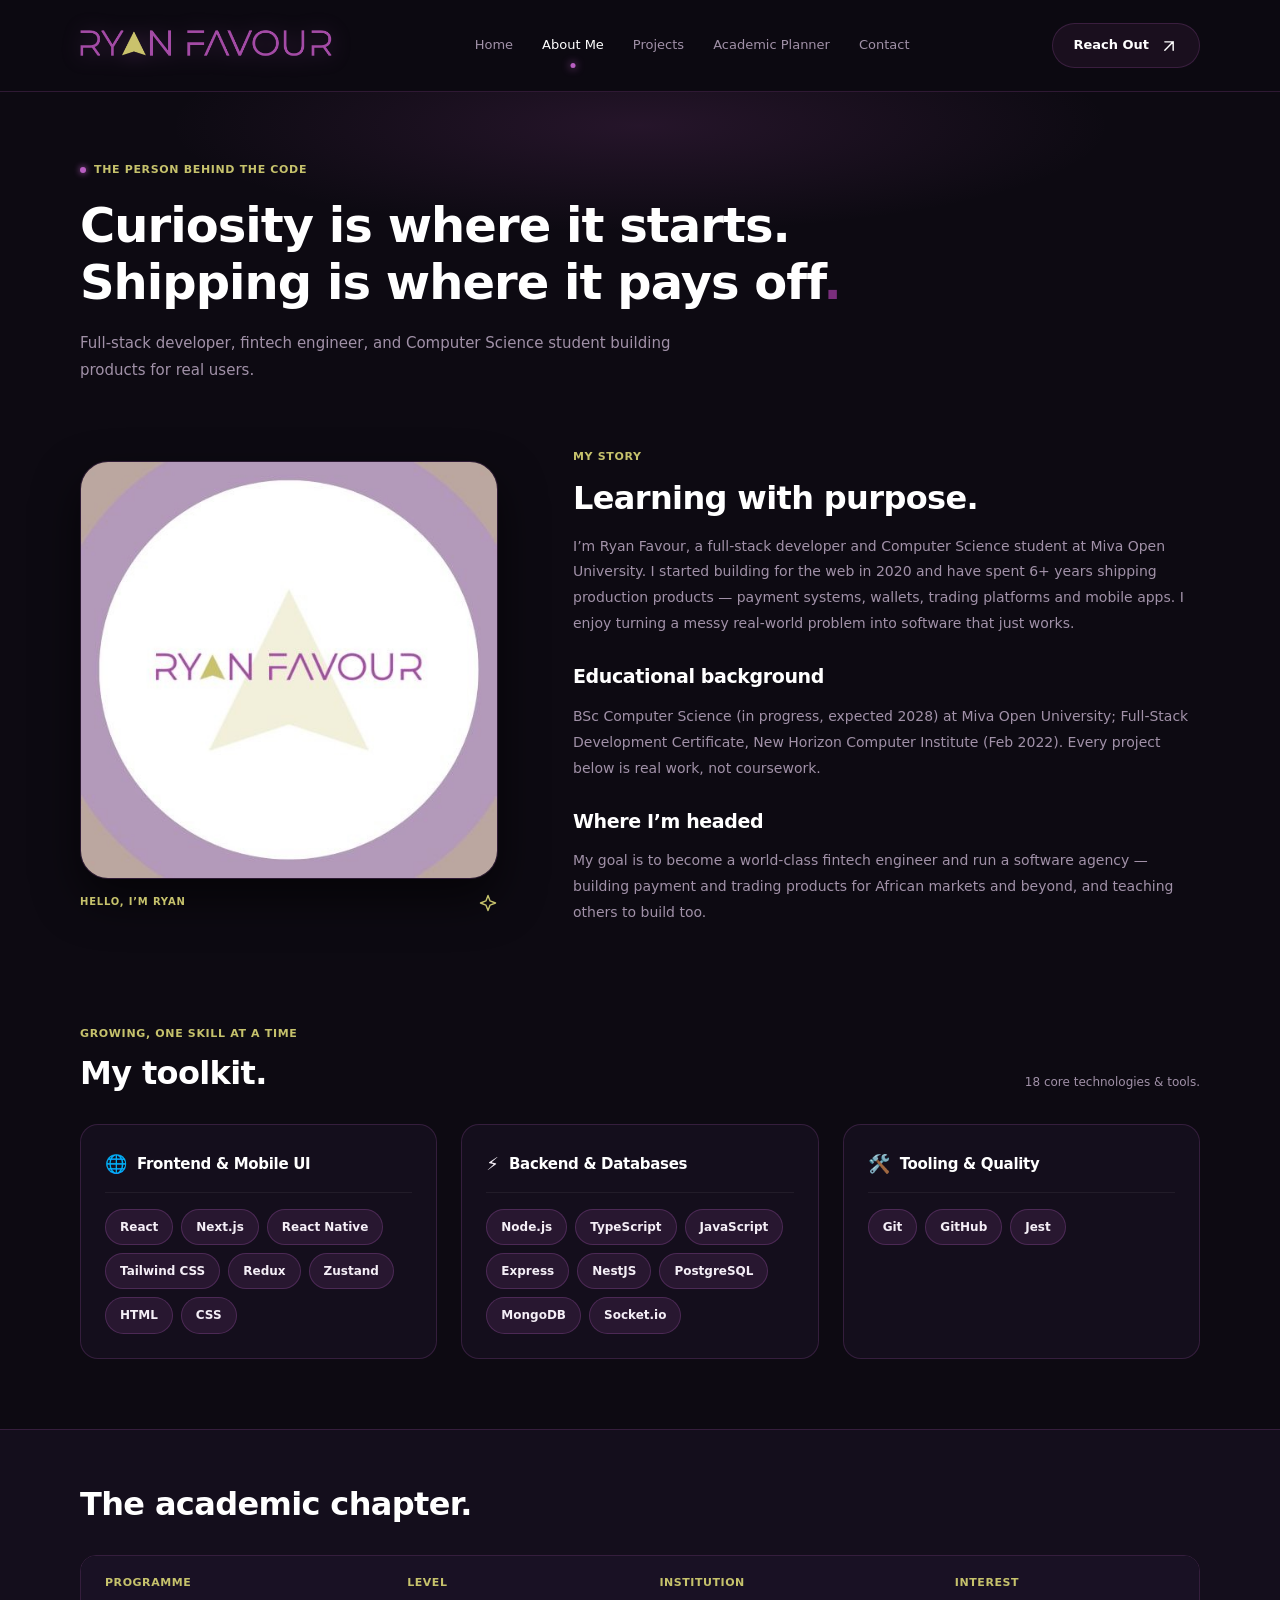
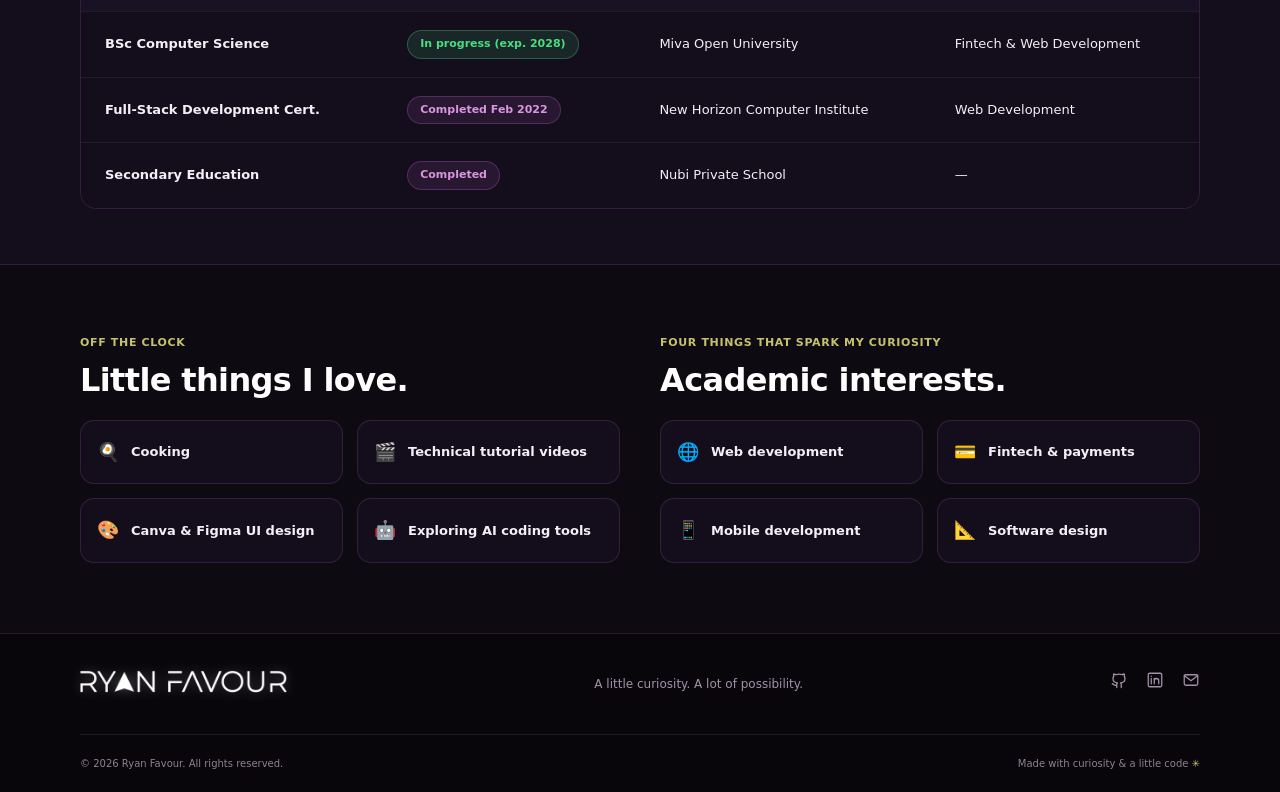
==== commit 745ff305: "style: format code and update hero image assets - Format HTML and CSS files for consistent spacing -" ====
--- a/html/about.html
+++ b/html/about.html
@@ -191,6 +191,7 @@
                         </div>
                         <div class="skills-chips">
                             <span class="skill-chip">Git</span>
+                            <span class="skill-chip">GitHub</span>
                             <span class="skill-chip">Jest</span>
                         </div>
                     </div>
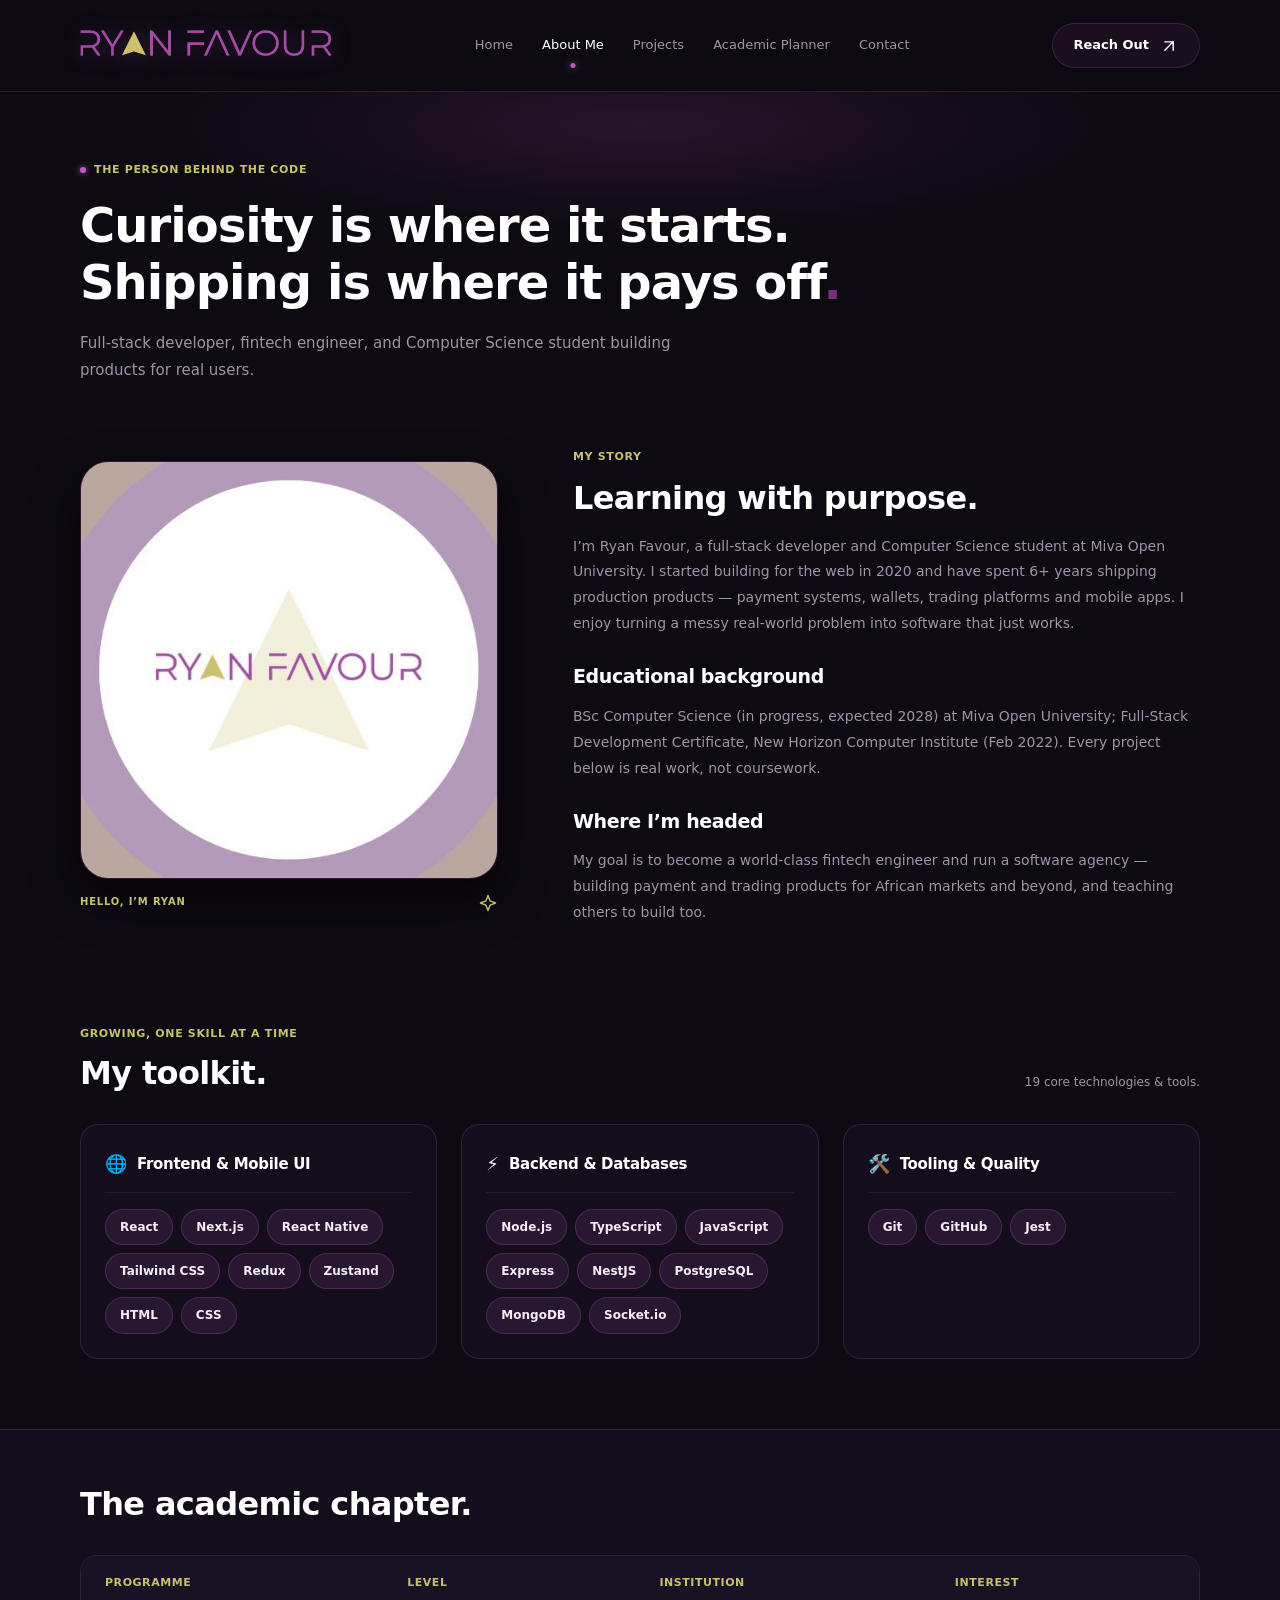
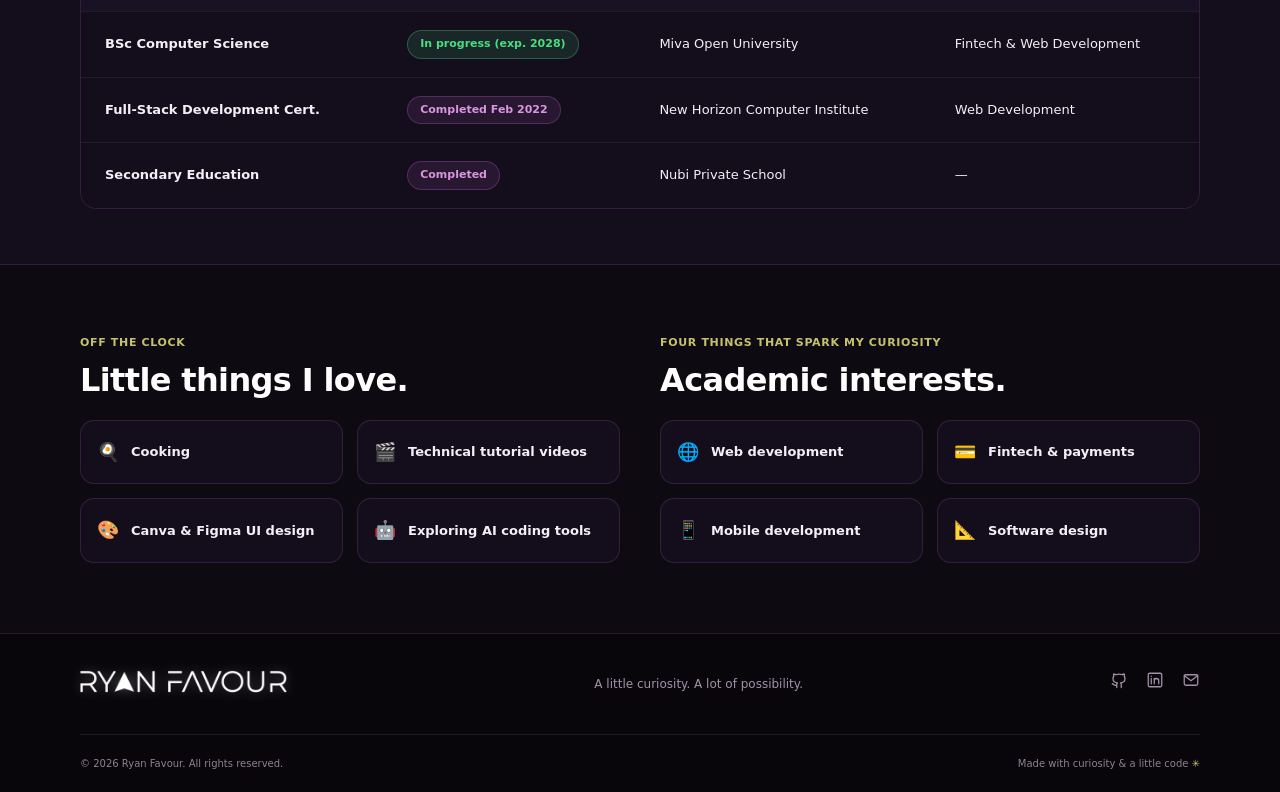
==== commit 1f7676a0: "style: format code and update hero image assets - Format HTML and CSS files for consistent spacing -" ====
--- a/html/about.html
+++ b/html/about.html
@@ -149,7 +149,7 @@
                         <div class="eyebrow">GROWING, ONE SKILL AT A TIME</div>
                         <h2>My toolkit.</h2>
                     </div>
-                    <span class="muted">18 core technologies &amp; tools.</span>
+                    <span class="muted">19 core technologies &amp; tools.</span>
                 </div>
                 <div class="skills-category-grid">
                     <div class="skill-category-card">
